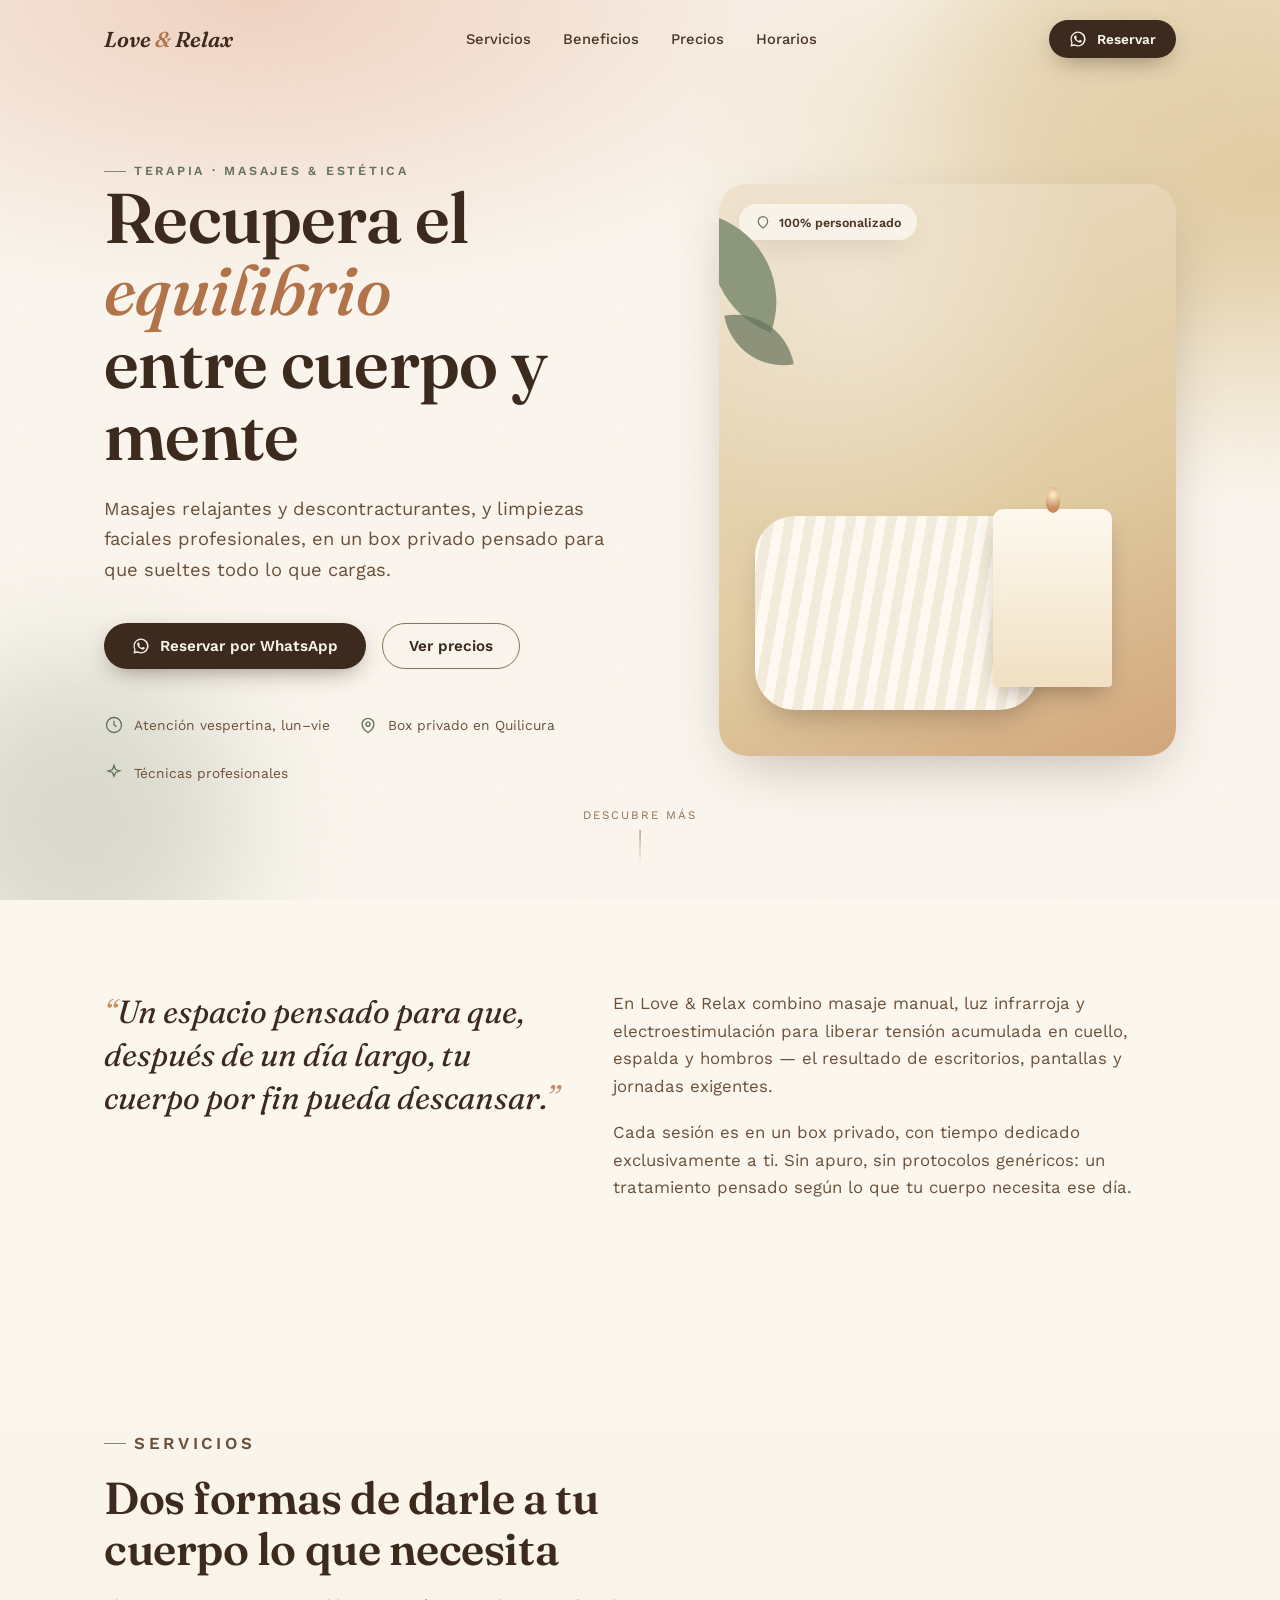
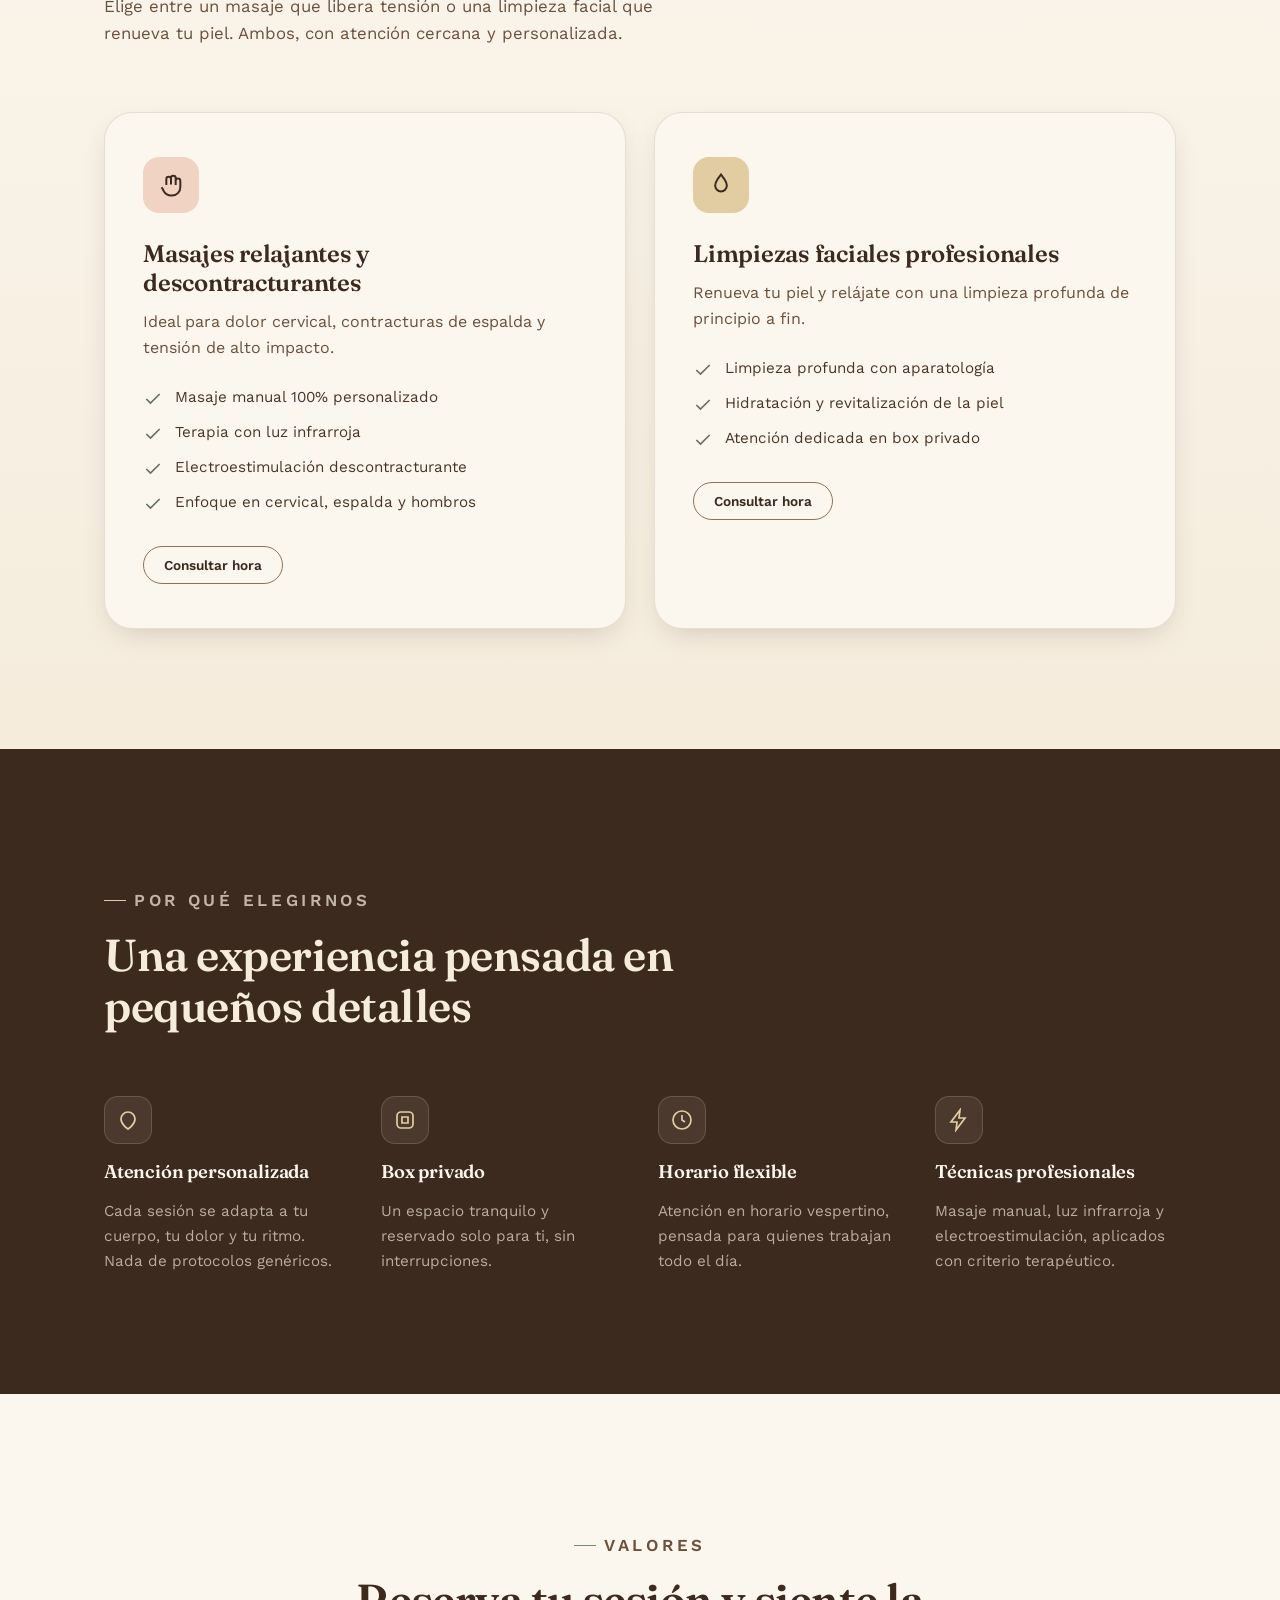
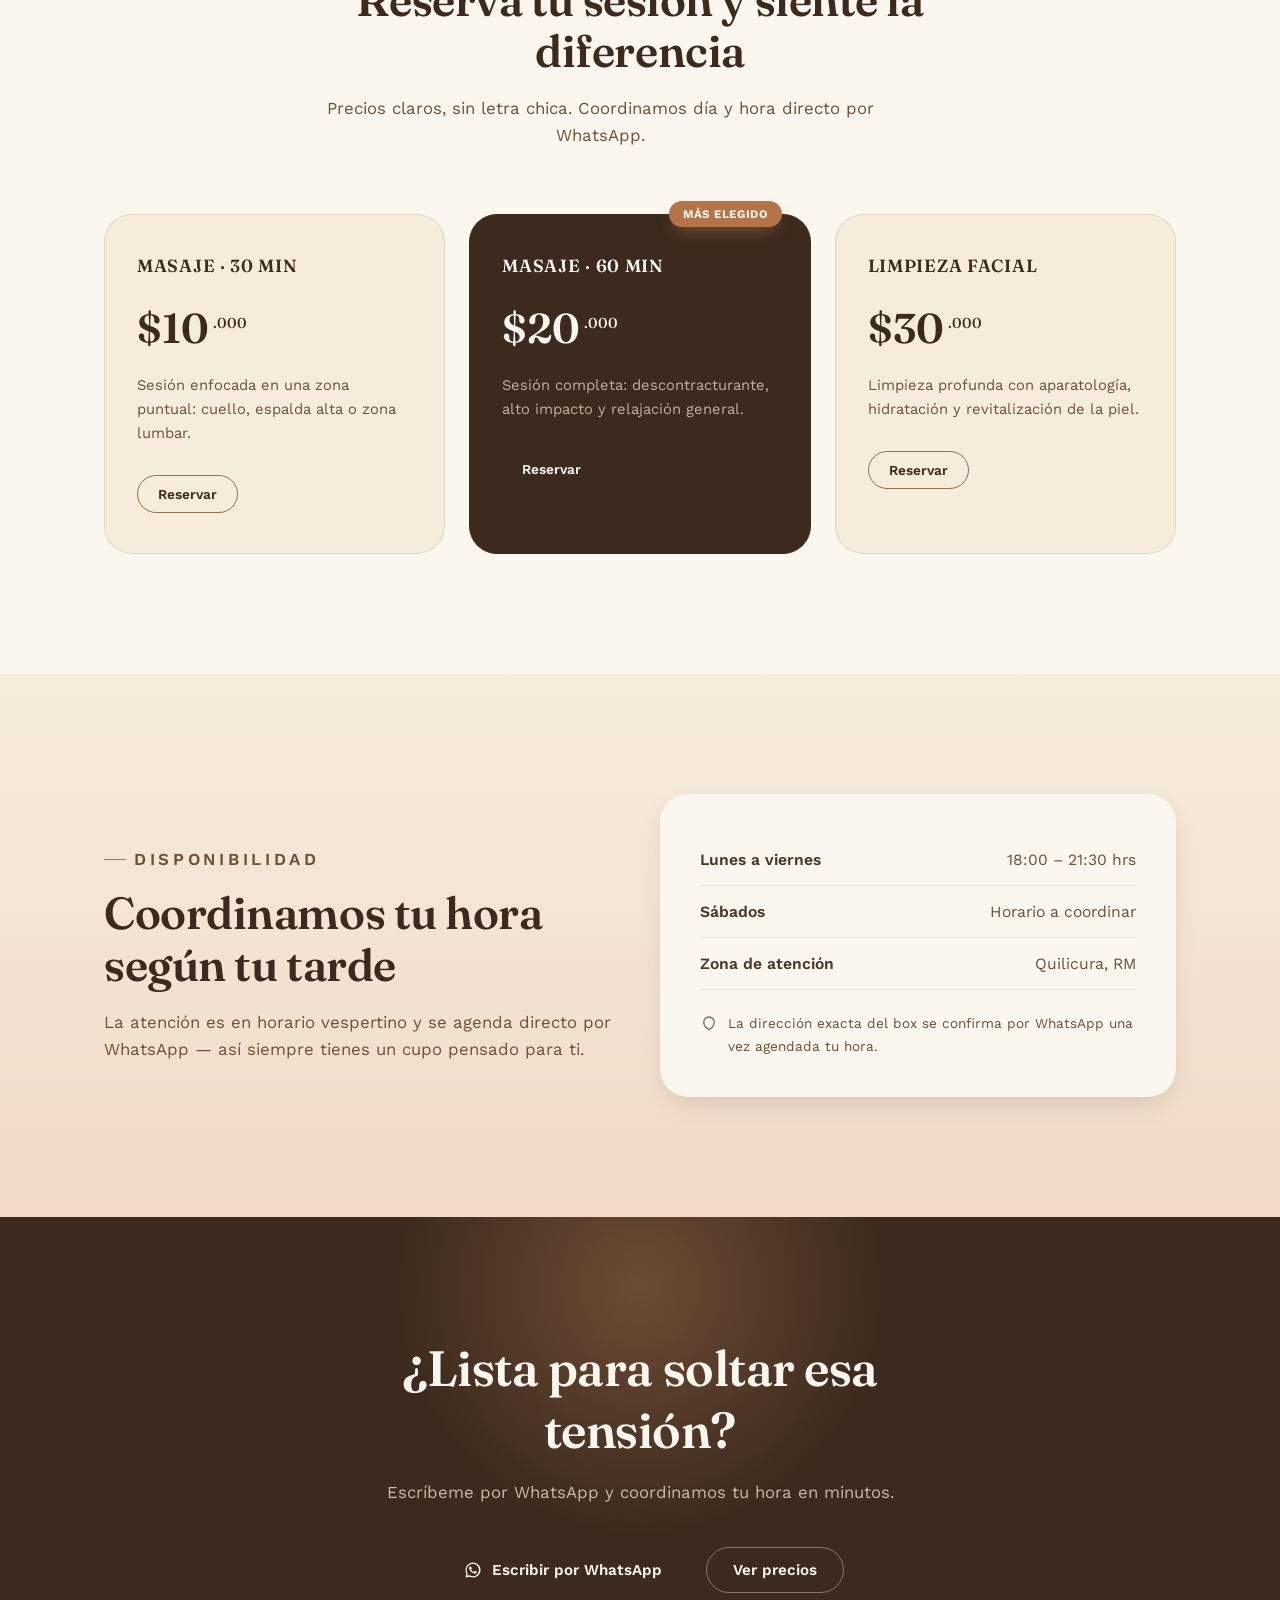
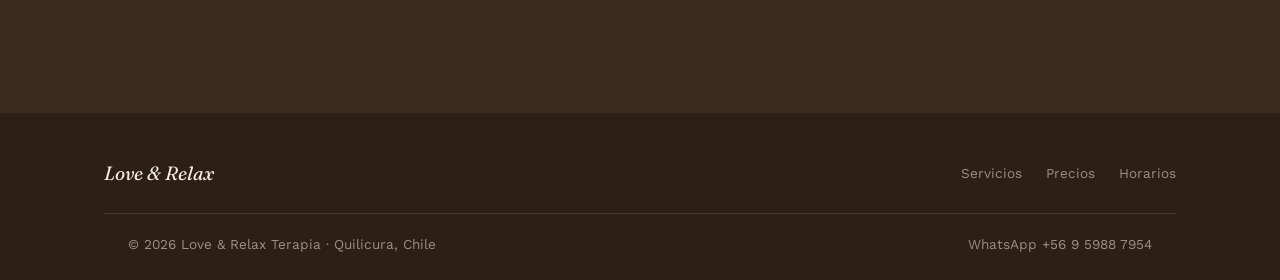
==== index.html @ 0ba9eec5 "Landing page inicial de Love & Relax Terapia Sitio estático de una sola página (sin build) con hero " ====
<!doctype html>
<html lang="es-CL">
<head>
<meta charset="UTF-8" />
<meta name="viewport" content="width=device-width, initial-scale=1, viewport-fit=cover" />
<title>Love &amp; Relax Terapia | Masajes y Limpiezas Faciales en Quilicura</title>
<meta name="description" content="Masajes relajantes, descontracturantes y limpiezas faciales profesionales en Quilicura. Atención personalizada en box privado, en horario vespertino. Agenda por WhatsApp." />
<meta name="theme-color" content="#3c2a1e" />
<link rel="canonical" href="https://loveandrelax.cl/" />

<!-- Open Graph / redes sociales -->
<meta property="og:type" content="website" />
<meta property="og:locale" content="es_CL" />
<meta property="og:site_name" content="Love & Relax Terapia" />
<meta property="og:title" content="Love & Relax Terapia | Masajes y Limpiezas Faciales" />
<meta property="og:description" content="Recupera el equilibrio entre cuerpo y mente. Masajes descontracturantes, relajantes y limpiezas faciales en box privado, agenda por WhatsApp." />
<meta property="og:image" content="/og-image.png" />
<meta property="og:url" content="https://loveandrelax.cl/" />
<meta name="twitter:card" content="summary_large_image" />
<meta name="twitter:title" content="Love & Relax Terapia" />
<meta name="twitter:description" content="Masajes relajantes, descontracturantes y limpiezas faciales profesionales en Quilicura." />
<meta name="twitter:image" content="/og-image.png" />

<link rel="icon" href="/favicon.svg" type="image/svg+xml" />
<link rel="manifest" href="/site.webmanifest" />

<link rel="preconnect" href="https://fonts.googleapis.com" />
<link rel="preconnect" href="https://fonts.gstatic.com" crossorigin />
<link href="https://fonts.googleapis.com/css2?family=Fraunces:ital,opsz,wght@0,9..144,400;0,9..144,600;1,9..144,500;1,9..144,600&family=Work+Sans:wght@400;500;600;700&display=swap" rel="stylesheet" />

<link rel="stylesheet" href="/styles.css" />

<!-- JSON-LD: LocalBusiness (sin dirección exacta por privacidad) -->
<script type="application/ld+json">
{
  "@context": "https://schema.org",
  "@type": "DaySpa",
  "name": "Love & Relax Terapia",
  "description": "Masajes relajantes, descontracturantes y limpiezas faciales profesionales.",
  "areaServed": "Quilicura, Región Metropolitana, Chile",
  "address": {
    "@type": "PostalAddress",
    "addressLocality": "Quilicura",
    "addressRegion": "Región Metropolitana",
    "addressCountry": "CL"
  },
  "telephone": "+56959887954",
  "priceRange": "$10.000 - $30.000",
  "openingHours": "Mo-Fr 18:00-21:30"
}
</script>
</head>
<body>
<div class="grain" aria-hidden="true"></div>
<div class="progress-bar" id="progressBar"></div>

<a class="visually-hidden" href="#main">Saltar al contenido</a>

<header class="nav" id="nav">
  <div class="container nav__inner">
    <a href="#top" class="nav__logo">Love <span>&amp;</span> Relax</a>
    <nav class="nav__links" aria-label="Navegación principal">
      <a href="#servicios">Servicios</a>
      <a href="#beneficios">Beneficios</a>
      <a href="#precios">Precios</a>
      <a href="#horarios">Horarios</a>
    </nav>
    <a class="btn btn--primary btn--sm nav__cta" data-wa data-wa-msg="Hola 🌿 Quiero reservar una sesión con Love &amp; Relax Terapia." target="_blank" rel="noopener">
      <svg viewBox="0 0 24 24" fill="currentColor" aria-hidden="true"><path d="M12 2a10 10 0 0 0-8.94 14.5L2 22l5.66-1.02A10 10 0 1 0 12 2Zm0 18.2a8.2 8.2 0 0 1-4.17-1.14l-.3-.18-3.36.6.62-3.27-.2-.32A8.2 8.2 0 1 1 12 20.2Zm4.52-6.13c-.25-.13-1.47-.72-1.7-.8-.23-.08-.4-.13-.56.13-.17.25-.65.8-.8.97-.15.17-.29.18-.54.06-.25-.13-1.06-.39-2.02-1.24-.75-.66-1.25-1.48-1.4-1.73-.15-.25-.02-.38.11-.51.11-.11.25-.29.37-.44.12-.15.16-.25.25-.42.08-.17.04-.31-.02-.44-.06-.13-.56-1.35-.77-1.85-.2-.48-.41-.42-.56-.43h-.48c-.17 0-.44.06-.67.31-.23.25-.87.85-.87 2.08 0 1.23.89 2.41 1.02 2.58.13.17 1.75 2.67 4.24 3.74.59.26 1.05.41 1.41.52.59.19 1.13.16 1.56.1.48-.07 1.47-.6 1.68-1.18.21-.58.21-1.07.15-1.18-.06-.11-.23-.17-.48-.3Z"/></svg>
      <span>Reservar</span>
    </a>
  </div>
</header>

<main id="main">
  <!-- ============ HERO ============ -->
  <section class="hero" id="top">
    <div class="hero__blob hero__blob--1"></div>
    <div class="hero__blob hero__blob--2"></div>
    <div class="container hero__inner">
      <div class="hero__copy reveal">
        <p class="eyebrow">Terapia · Masajes &amp; Estética</p>
        <h1 class="hero__title">Recupera el <em>equilibrio</em><br />entre cuerpo y mente</h1>
        <p class="hero__lede">Masajes relajantes y descontracturantes, y limpiezas faciales profesionales, en un box privado pensado para que sueltes todo lo que cargas.</p>
        <div class="hero__actions">
          <a class="btn btn--primary" data-wa data-wa-msg="Hola 🌿 Quiero agendar una hora con Love &amp; Relax Terapia. ¿Qué disponibilidad tienes?" target="_blank" rel="noopener">
            <svg viewBox="0 0 24 24" fill="currentColor" aria-hidden="true"><path d="M12 2a10 10 0 0 0-8.94 14.5L2 22l5.66-1.02A10 10 0 1 0 12 2Zm0 18.2a8.2 8.2 0 0 1-4.17-1.14l-.3-.18-3.36.6.62-3.27-.2-.32A8.2 8.2 0 1 1 12 20.2Zm4.52-6.13c-.25-.13-1.47-.72-1.7-.8-.23-.08-.4-.13-.56.13-.17.25-.65.8-.8.97-.15.17-.29.18-.54.06-.25-.13-1.06-.39-2.02-1.24-.75-.66-1.25-1.48-1.4-1.73-.15-.25-.02-.38.11-.51.11-.11.25-.29.37-.44.12-.15.16-.25.25-.42.08-.17.04-.31-.02-.44-.06-.13-.56-1.35-.77-1.85-.2-.48-.41-.42-.56-.43h-.48c-.17 0-.44.06-.67.31-.23.25-.87.85-.87 2.08 0 1.23.89 2.41 1.02 2.58.13.17 1.75 2.67 4.24 3.74.59.26 1.05.41 1.41.52.59.19 1.13.16 1.56.1.48-.07 1.47-.6 1.68-1.18.21-.58.21-1.07.15-1.18-.06-.11-.23-.17-.48-.3Z"/></svg>
            Reservar por WhatsApp
          </a>
          <a class="btn btn--ghost" href="#precios">Ver precios</a>
        </div>
        <div class="hero__meta">
          <div class="hero__meta-item">
            <svg viewBox="0 0 24 24" fill="none" stroke="currentColor" stroke-width="1.6" aria-hidden="true"><circle cx="12" cy="12" r="9"/><path d="M12 7v5l3 2"/></svg>
            Atención vespertina, lun–vie
          </div>
          <div class="hero__meta-item">
            <svg viewBox="0 0 24 24" fill="none" stroke="currentColor" stroke-width="1.6" aria-hidden="true"><path d="M12 21s-7-4.35-7-10a7 7 0 0 1 14 0c0 5.65-7 10-7 10Z"/><circle cx="12" cy="11" r="2.5"/></svg>
            Box privado en Quilicura
          </div>
          <div class="hero__meta-item">
            <svg viewBox="0 0 24 24" fill="none" stroke="currentColor" stroke-width="1.6" aria-hidden="true"><path d="m12 3 1.8 4.9L19 9.5l-4.9 1.8L12 16l-1.8-4.7L5 9.5l5.2-1.6L12 3Z"/></svg>
            Técnicas profesionales
          </div>
        </div>
      </div>

      <div class="hero__visual reveal" aria-hidden="true">
        <div class="hero__visual-badge">
          <svg viewBox="0 0 24 24" fill="none" stroke="currentColor" stroke-width="1.8"><path d="M12 21s-7-4.35-7-10a7 7 0 0 1 14 0c0 5.65-7 10-7 10Z"/></svg>
          100% personalizado
        </div>
        <div class="hero__visual-leaf hero__visual-leaf--1"></div>
        <div class="hero__visual-leaf hero__visual-leaf--2"></div>
        <div class="hero__visual-towel"></div>
        <div class="hero__visual-candle">
          <div class="hero__visual-flame"></div>
        </div>
      </div>
    </div>

    <div class="hero__scroll">
      Descubre más
      <span class="hero__scroll-line"></span>
    </div>
  </section>

  <!-- ============ INTRO ============ -->
  <section class="intro section--tight">
    <div class="container intro__grid">
      <p class="intro__quote reveal">Un espacio pensado para que, después de un día largo, tu cuerpo por fin pueda descansar.</p>
      <div class="intro__body reveal">
        <p>En Love &amp; Relax combino masaje manual, luz infrarroja y electroestimulación para liberar tensión acumulada en cuello, espalda y hombros — el resultado de escritorios, pantallas y jornadas exigentes.</p>
        <p>Cada sesión es en un box privado, con tiempo dedicado exclusivamente a ti. Sin apuro, sin protocolos genéricos: un tratamiento pensado según lo que tu cuerpo necesita ese día.</p>
      </div>
    </div>
  </section>

  <!-- ============ SERVICIOS ============ -->
  <section class="services" id="servicios">
    <div class="container">
      <div class="section-head reveal">
        <p class="eyebrow">Servicios</p>
        <h2>Dos formas de darle a tu cuerpo lo que necesita</h2>
        <p>Elige entre un masaje que libera tensión o una limpieza facial que renueva tu piel. Ambos, con atención cercana y personalizada.</p>
      </div>

      <div class="service-grid reveal-stagger">
        <article class="service-card">
          <div class="service-card__icon">
            <svg viewBox="0 0 24 24" fill="none" stroke="currentColor" stroke-width="1.7"><path d="M8 12V7a2 2 0 1 1 4 0v4M12 11.5V6a2 2 0 1 1 4 0v6M16 12V8.5a2 2 0 1 1 4 0V14a7 7 0 0 1-7 7h-1a7 7 0 0 1-6-3.4L4 14"/></svg>
          </div>
          <h3>Masajes relajantes y descontracturantes</h3>
          <p class="service-card__desc">Ideal para dolor cervical, contracturas de espalda y tensión de alto impacto.</p>
          <ul class="service-card__list">
            <li><svg viewBox="0 0 24 24" fill="none" stroke="currentColor" stroke-width="2"><path d="M20 6 9 17l-5-5"/></svg>Masaje manual 100% personalizado</li>
            <li><svg viewBox="0 0 24 24" fill="none" stroke="currentColor" stroke-width="2"><path d="M20 6 9 17l-5-5"/></svg>Terapia con luz infrarroja</li>
            <li><svg viewBox="0 0 24 24" fill="none" stroke="currentColor" stroke-width="2"><path d="M20 6 9 17l-5-5"/></svg>Electroestimulación descontracturante</li>
            <li><svg viewBox="0 0 24 24" fill="none" stroke="currentColor" stroke-width="2"><path d="M20 6 9 17l-5-5"/></svg>Enfoque en cervical, espalda y hombros</li>
          </ul>
          <div class="service-card__cta">
            <a class="btn btn--ghost btn--sm" data-wa data-wa-msg="Hola 🌿 Me interesa un masaje relajante/descontracturante. ¿Qué horarios tienes disponibles?" target="_blank" rel="noopener">Consultar hora</a>
          </div>
        </article>

        <article class="service-card service-card--facial">
          <div class="service-card__icon">
            <svg viewBox="0 0 24 24" fill="none" stroke="currentColor" stroke-width="1.7"><path d="M12 3c2 3 5 5.5 5 9.5A5 5 0 0 1 7 12.5C7 8.5 10 6 12 3Z"/></svg>
          </div>
          <h3>Limpiezas faciales profesionales</h3>
          <p class="service-card__desc">Renueva tu piel y relájate con una limpieza profunda de principio a fin.</p>
          <ul class="service-card__list">
            <li><svg viewBox="0 0 24 24" fill="none" stroke="currentColor" stroke-width="2"><path d="M20 6 9 17l-5-5"/></svg>Limpieza profunda con aparatología</li>
            <li><svg viewBox="0 0 24 24" fill="none" stroke="currentColor" stroke-width="2"><path d="M20 6 9 17l-5-5"/></svg>Hidratación y revitalización de la piel</li>
            <li><svg viewBox="0 0 24 24" fill="none" stroke="currentColor" stroke-width="2"><path d="M20 6 9 17l-5-5"/></svg>Atención dedicada en box privado</li>
          </ul>
          <div class="service-card__cta">
            <a class="btn btn--ghost btn--sm" data-wa data-wa-msg="Hola 🌿 Me interesa una limpieza facial profesional. ¿Qué horarios tienes disponibles?" target="_blank" rel="noopener">Consultar hora</a>
          </div>
        </article>
      </div>
    </div>
  </section>

  <!-- ============ BENEFICIOS ============ -->
  <section class="benefits" id="beneficios">
    <div class="container">
      <div class="section-head reveal">
        <p class="eyebrow">Por qué elegirnos</p>
        <h2>Una experiencia pensada en pequeños detalles</h2>
      </div>
      <div class="benefit-grid reveal-stagger">
        <div class="benefit-item">
          <div class="benefit-item__icon">
            <svg viewBox="0 0 24 24" fill="none" stroke="currentColor" stroke-width="1.7"><path d="M12 21s-7-4.35-7-10a7 7 0 0 1 14 0c0 5.65-7 10-7 10Z"/></svg>
          </div>
          <h3>Atención personalizada</h3>
          <p>Cada sesión se adapta a tu cuerpo, tu dolor y tu ritmo. Nada de protocolos genéricos.</p>
        </div>
        <div class="benefit-item">
          <div class="benefit-item__icon">
            <svg viewBox="0 0 24 24" fill="none" stroke="currentColor" stroke-width="1.7"><rect x="4" y="4" width="16" height="16" rx="4"/><path d="M9 9h6v6H9z"/></svg>
          </div>
          <h3>Box privado</h3>
          <p>Un espacio tranquilo y reservado solo para ti, sin interrupciones.</p>
        </div>
        <div class="benefit-item">
          <div class="benefit-item__icon">
            <svg viewBox="0 0 24 24" fill="none" stroke="currentColor" stroke-width="1.7"><circle cx="12" cy="12" r="9"/><path d="M12 7v5l3 2"/></svg>
          </div>
          <h3>Horario flexible</h3>
          <p>Atención en horario vespertino, pensada para quienes trabajan todo el día.</p>
        </div>
        <div class="benefit-item">
          <div class="benefit-item__icon">
            <svg viewBox="0 0 24 24" fill="none" stroke="currentColor" stroke-width="1.7"><path d="m13 2-9 12h6l-1 8 9-12h-6l1-8Z"/></svg>
          </div>
          <h3>Técnicas profesionales</h3>
          <p>Masaje manual, luz infrarroja y electroestimulación, aplicados con criterio terapéutico.</p>
        </div>
      </div>
    </div>
  </section>

  <!-- ============ PRECIOS ============ -->
  <section class="pricing" id="precios">
    <div class="container">
      <div class="section-head center reveal">
        <p class="eyebrow">Valores</p>
        <h2>Reserva tu sesión y siente la diferencia</h2>
        <p>Precios claros, sin letra chica. Coordinamos día y hora directo por WhatsApp.</p>
      </div>
      <div class="price-grid reveal-stagger">
        <div class="price-card">
          <h3>Masaje · 30 min</h3>
          <p class="price-card__value">$10<sup>.000</sup></p>
          <p class="price-card__desc">Sesión enfocada en una zona puntual: cuello, espalda alta o zona lumbar.</p>
          <div class="price-card__cta">
            <a class="btn btn--ghost btn--sm" data-wa data-wa-msg="Hola 🌿 Quiero reservar el masaje de 30 min ($10.000)." target="_blank" rel="noopener">Reservar</a>
          </div>
        </div>
        <div class="price-card price-card--featured">
          <span class="price-card__badge">Más elegido</span>
          <h3>Masaje · 60 min</h3>
          <p class="price-card__value">$20<sup>.000</sup></p>
          <p class="price-card__desc">Sesión completa: descontracturante, alto impacto y relajación general.</p>
          <div class="price-card__cta">
            <a class="btn btn--primary btn--sm" data-wa data-wa-msg="Hola 🌿 Quiero reservar el masaje de 60 min ($20.000)." target="_blank" rel="noopener">Reservar</a>
          </div>
        </div>
        <div class="price-card">
          <h3>Limpieza facial</h3>
          <p class="price-card__value">$30<sup>.000</sup></p>
          <p class="price-card__desc">Limpieza profunda con aparatología, hidratación y revitalización de la piel.</p>
          <div class="price-card__cta">
            <a class="btn btn--ghost btn--sm" data-wa data-wa-msg="Hola 🌿 Quiero reservar la limpieza facial ($30.000)." target="_blank" rel="noopener">Reservar</a>
          </div>
        </div>
      </div>
    </div>
  </section>

  <!-- ============ HORARIOS ============ -->
  <section class="schedule" id="horarios">
    <div class="container schedule__inner">
      <div class="section-head reveal" style="margin-bottom:0;">
        <p class="eyebrow">Disponibilidad</p>
        <h2>Coordinamos tu hora según tu tarde</h2>
        <p>La atención es en horario vespertino y se agenda directo por WhatsApp — así siempre tienes un cupo pensado para ti.</p>
      </div>
      <div class="schedule__card reveal">
        <div class="schedule__row"><span>Lunes a viernes</span><span>18:00 – 21:30 hrs</span></div>
        <div class="schedule__row"><span>Sábados</span><span>Horario a coordinar</span></div>
        <div class="schedule__row"><span>Zona de atención</span><span>Quilicura, RM</span></div>
        <p class="schedule__note">
          <svg viewBox="0 0 24 24" fill="none" stroke="currentColor" stroke-width="1.7"><path d="M12 21s-7-4.35-7-10a7 7 0 0 1 14 0c0 5.65-7 10-7 10Z"/></svg>
          La dirección exacta del box se confirma por WhatsApp una vez agendada tu hora.
        </p>
      </div>
    </div>
  </section>

  <!-- ============ CTA FINAL ============ -->
  <section class="cta-final">
    <div class="container cta-final__inner reveal">
      <h2>¿Lista para soltar esa tensión?</h2>
      <p>Escríbeme por WhatsApp y coordinamos tu hora en minutos.</p>
      <div class="cta-final__actions">
        <a class="btn btn--primary" data-wa data-wa-msg="Hola 🌿 Quiero reservar una sesión con Love &amp; Relax Terapia." target="_blank" rel="noopener">
          <svg viewBox="0 0 24 24" fill="currentColor" aria-hidden="true"><path d="M12 2a10 10 0 0 0-8.94 14.5L2 22l5.66-1.02A10 10 0 1 0 12 2Zm0 18.2a8.2 8.2 0 0 1-4.17-1.14l-.3-.18-3.36.6.62-3.27-.2-.32A8.2 8.2 0 1 1 12 20.2Zm4.52-6.13c-.25-.13-1.47-.72-1.7-.8-.23-.08-.4-.13-.56.13-.17.25-.65.8-.8.97-.15.17-.29.18-.54.06-.25-.13-1.06-.39-2.02-1.24-.75-.66-1.25-1.48-1.4-1.73-.15-.25-.02-.38.11-.51.11-.11.25-.29.37-.44.12-.15.16-.25.25-.42.08-.17.04-.31-.02-.44-.06-.13-.56-1.35-.77-1.85-.2-.48-.41-.42-.56-.43h-.48c-.17 0-.44.06-.67.31-.23.25-.87.85-.87 2.08 0 1.23.89 2.41 1.02 2.58.13.17 1.75 2.67 4.24 3.74.59.26 1.05.41 1.41.52.59.19 1.13.16 1.56.1.48-.07 1.47-.6 1.68-1.18.21-.58.21-1.07.15-1.18-.06-.11-.23-.17-.48-.3Z"/></svg>
          Escribir por WhatsApp
        </a>
        <a class="btn btn--ghost" href="#precios">Ver precios</a>
      </div>
    </div>
  </section>
</main>

<footer class="footer">
  <div class="container">
    <div class="footer__inner">
      <span class="footer__logo">Love &amp; Relax</span>
      <nav class="footer__links">
        <a href="#servicios">Servicios</a>
        <a href="#precios">Precios</a>
        <a href="#horarios">Horarios</a>
      </nav>
    </div>
    <div class="container footer__bottom">
      <span>© <span id="year"></span> Love &amp; Relax Terapia · Quilicura, Chile</span>
      <a data-wa data-wa-msg="Hola 🌿 Quiero más información." target="_blank" rel="noopener">WhatsApp +56 9 5988 7954</a>
    </div>
  </div>
</footer>

<a class="float-wa" id="floatWa" data-wa data-wa-msg="Hola 🌿 Quiero reservar una sesión con Love &amp; Relax Terapia." target="_blank" rel="noopener" aria-label="Escribir por WhatsApp">
  <svg viewBox="0 0 24 24" fill="currentColor" aria-hidden="true"><path d="M12 2a10 10 0 0 0-8.94 14.5L2 22l5.66-1.02A10 10 0 1 0 12 2Zm0 18.2a8.2 8.2 0 0 1-4.17-1.14l-.3-.18-3.36.6.62-3.27-.2-.32A8.2 8.2 0 1 1 12 20.2Zm4.52-6.13c-.25-.13-1.47-.72-1.7-.8-.23-.08-.4-.13-.56.13-.17.25-.65.8-.8.97-.15.17-.29.18-.54.06-.25-.13-1.06-.39-2.02-1.24-.75-.66-1.25-1.48-1.4-1.73-.15-.25-.02-.38.11-.51.11-.11.25-.29.37-.44.12-.15.16-.25.25-.42.08-.17.04-.31-.02-.44-.06-.13-.56-1.35-.77-1.85-.2-.48-.41-.42-.56-.43h-.48c-.17 0-.44.06-.67.31-.23.25-.87.85-.87 2.08 0 1.23.89 2.41 1.02 2.58.13.17 1.75 2.67 4.24 3.74.59.26 1.05.41 1.41.52.59.19 1.13.16 1.56.1.48-.07 1.47-.6 1.68-1.18.21-.58.21-1.07.15-1.18-.06-.11-.23-.17-.48-.3Z"/></svg>
</a>

<script src="/script.js"></script>
</body>
</html>
---- styles.css ----
/* ============================================================
   Love & Relax Terapia — hoja de estilos
   Paleta: crema cálido, terracota suave, verde salvia, café profundo
   ============================================================ */

:root {
  --cream-50: #fbf6ee;
  --cream-100: #f5ecdc;
  --cream-200: #eee0c8;
  --sand-300: #e2cda3;
  --brown-900: #3c2a1e;
  --brown-800: #4a3626;
  --brown-600: #6b503b;
  --brown-400: #8f7256;
  --sage-500: #7c8b6f;
  --sage-600: #66735b;
  --terracotta-500: #c98a5e;
  --terracotta-600: #b3744a;
  --blush-300: #f0d3c2;
  --ink: #2b1f16;

  --whatsapp: #25d366;
  --shadow-soft: 0 20px 60px -20px rgba(60, 42, 30, 0.35);
  --shadow-card: 0 10px 30px -12px rgba(60, 42, 30, 0.25);
  --radius-lg: 28px;
  --radius-md: 18px;
  --radius-sm: 10px;

  --font-display: "Fraunces", "Iowan Old Style", serif;
  --font-body: "Work Sans", "Segoe UI", sans-serif;

  --ease-soft: cubic-bezier(0.16, 1, 0.3, 1);
}

* {
  box-sizing: border-box;
}

html {
  scroll-behavior: smooth;
}

@media (prefers-reduced-motion: reduce) {
  html {
    scroll-behavior: auto;
  }
  * {
    animation-duration: 0.01ms !important;
    animation-iteration-count: 1 !important;
    transition-duration: 0.01ms !important;
    scroll-behavior: auto !important;
  }
}

body {
  margin: 0;
  font-family: var(--font-body);
  color: var(--ink);
  background: var(--cream-50);
  -webkit-font-smoothing: antialiased;
  overflow-x: hidden;
}

img,
svg {
  display: block;
  max-width: 100%;
}

a {
  color: inherit;
  text-decoration: none;
}

h1,
h2,
h3 {
  font-family: var(--font-display);
  margin: 0;
  color: var(--brown-900);
  letter-spacing: -0.01em;
}

p {
  margin: 0;
  line-height: 1.65;
}

.container {
  width: 100%;
  max-width: 1120px;
  margin: 0 auto;
  padding: 0 24px;
}

.eyebrow {
  display: inline-flex;
  align-items: center;
  gap: 8px;
  font-family: var(--font-body);
  font-size: 0.78rem;
  font-weight: 600;
  letter-spacing: 0.22em;
  text-transform: uppercase;
  color: var(--sage-600);
}

.eyebrow::before {
  content: "";
  width: 22px;
  height: 1px;
  background: var(--sage-500);
}

/* ---------------- Grain / texture overlay ---------------- */
.grain {
  position: fixed;
  inset: 0;
  pointer-events: none;
  z-index: 2;
  opacity: 0.05;
  mix-blend-mode: multiply;
  background-image: url("data:image/svg+xml,%3Csvg xmlns='http://www.w3.org/2000/svg' width='120' height='120'%3E%3Cfilter id='n'%3E%3CfeTurbulence type='fractalNoise' baseFrequency='0.9' numOctaves='2' stitchTiles='stitch'/%3E%3C/filter%3E%3Crect width='100%25' height='100%25' filter='url(%23n)'/%3E%3C/svg%3E");
}

/* ---------------- Progress bar ---------------- */
.progress-bar {
  position: fixed;
  top: 0;
  left: 0;
  height: 3px;
  width: 0%;
  background: linear-gradient(90deg, var(--terracotta-500), var(--sage-500));
  z-index: 1000;
  transition: width 0.1s linear;
}

/* ---------------- Nav ---------------- */
.nav {
  position: fixed;
  top: 0;
  left: 0;
  right: 0;
  z-index: 100;
  padding: 20px 0;
  transition: background 0.4s var(--ease-soft), padding 0.4s var(--ease-soft), box-shadow 0.4s var(--ease-soft);
}

.nav.is-scrolled {
  background: rgba(251, 246, 238, 0.85);
  backdrop-filter: blur(14px);
  -webkit-backdrop-filter: blur(14px);
  padding: 12px 0;
  box-shadow: 0 1px 0 rgba(60, 42, 30, 0.08);
}

.nav__inner {
  display: flex;
  align-items: center;
  justify-content: space-between;
}

.nav__logo {
  font-family: var(--font-display);
  font-style: italic;
  font-weight: 600;
  font-size: 1.35rem;
  color: var(--brown-900);
}

.nav__logo span {
  color: var(--terracotta-600);
}

.nav__links {
  display: none;
  align-items: center;
  gap: 32px;
  font-size: 0.92rem;
  font-weight: 500;
}

@media (min-width: 760px) {
  .nav__links {
    display: flex;
  }
}

.nav__links a {
  position: relative;
  padding: 4px 0;
  color: var(--brown-800);
  transition: color 0.25s;
}

.nav__links a::after {
  content: "";
  position: absolute;
  left: 0;
  bottom: -2px;
  width: 0;
  height: 1px;
  background: var(--terracotta-600);
  transition: width 0.3s var(--ease-soft);
}

.nav__links a:hover {
  color: var(--terracotta-600);
}

.nav__links a:hover::after {
  width: 100%;
}

.nav__cta {
  display: inline-flex;
  padding: 10px 16px;
}

.nav__cta span {
  display: none;
}

@media (min-width: 760px) {
  .nav__cta {
    padding: 10px 20px;
  }
  .nav__cta span {
    display: inline;
  }
}

.btn {
  display: inline-flex;
  align-items: center;
  justify-content: center;
  gap: 10px;
  padding: 14px 28px;
  border-radius: 999px;
  font-family: var(--font-body);
  font-weight: 600;
  font-size: 0.95rem;
  cursor: pointer;
  border: none;
  transition: transform 0.35s var(--ease-soft), box-shadow 0.35s var(--ease-soft), background 0.3s;
  white-space: nowrap;
}

.btn:active {
  transform: scale(0.97);
}

.btn--primary {
  background: var(--brown-900);
  color: var(--cream-50);
  box-shadow: 0 8px 24px -8px rgba(60, 42, 30, 0.55);
}

.btn--primary:hover {
  background: var(--terracotta-600);
  box-shadow: 0 10px 30px -6px rgba(179, 116, 74, 0.55);
  transform: translateY(-2px);
}

.btn--ghost {
  background: transparent;
  color: var(--brown-900);
  border: 1.5px solid var(--brown-400);
  padding: 12.5px 26px;
}

.btn--ghost:hover {
  border-color: var(--brown-900);
  transform: translateY(-2px);
}

.btn--sm {
  padding: 10px 20px;
  font-size: 0.85rem;
}

.btn svg {
  width: 18px;
  height: 18px;
  flex-shrink: 0;
}

/* ---------------- Hero ---------------- */
.hero {
  position: relative;
  min-height: 100svh;
  display: flex;
  align-items: center;
  padding: 140px 0 100px;
  overflow: hidden;
  background: radial-gradient(ellipse 90% 60% at 20% 0%, var(--blush-300) 0%, transparent 55%),
    radial-gradient(ellipse 80% 60% at 100% 20%, var(--sand-300) 0%, transparent 60%), var(--cream-50);
}

.hero__blob {
  position: absolute;
  border-radius: 50%;
  filter: blur(60px);
  opacity: 0.55;
  z-index: 0;
}

.hero__blob--1 {
  width: 420px;
  height: 420px;
  top: -120px;
  right: -100px;
  background: var(--sand-300);
  animation: float-slow 16s ease-in-out infinite;
}

.hero__blob--2 {
  width: 320px;
  height: 320px;
  bottom: -80px;
  left: -80px;
  background: var(--sage-500);
  opacity: 0.25;
  animation: float-slow 20s ease-in-out infinite reverse;
}

@keyframes float-slow {
  0%,
  100% {
    transform: translate(0, 0) scale(1);
  }
  50% {
    transform: translate(30px, -40px) scale(1.08);
  }
}

.hero__inner {
  position: relative;
  z-index: 1;
  display: grid;
  grid-template-columns: 1fr;
  gap: 56px;
  align-items: center;
}

@media (min-width: 900px) {
  .hero__inner {
    grid-template-columns: 1.1fr 0.9fr;
  }
}

.hero__title {
  font-size: clamp(2.6rem, 6vw, 4.4rem);
  line-height: 1.03;
  font-weight: 600;
}

.hero__title em {
  font-style: italic;
  color: var(--terracotta-600);
  font-weight: 500;
}

.hero__lede {
  margin-top: 22px;
  max-width: 46ch;
  font-size: 1.15rem;
  color: var(--brown-600);
}

.hero__actions {
  margin-top: 38px;
  display: flex;
  flex-wrap: wrap;
  gap: 16px;
}

.hero__meta {
  margin-top: 46px;
  display: flex;
  flex-wrap: wrap;
  gap: 28px;
}

.hero__meta-item {
  display: flex;
  align-items: center;
  gap: 10px;
  font-size: 0.86rem;
  color: var(--brown-600);
}

.hero__meta-item svg {
  width: 20px;
  height: 20px;
  color: var(--sage-600);
  flex-shrink: 0;
}

/* Hero visual: layered card mimicking a spa moment, built purely in CSS */
.hero__visual {
  position: relative;
  aspect-ratio: 4 / 5;
  border-radius: var(--radius-lg);
  background: linear-gradient(155deg, var(--cream-200), var(--sand-300) 60%, var(--terracotta-500) 130%);
  box-shadow: var(--shadow-soft);
  overflow: hidden;
}

.hero__visual::before {
  content: "";
  position: absolute;
  inset: 0;
  background-image: radial-gradient(circle at 30% 20%, rgba(255, 255, 255, 0.35), transparent 45%);
}

.hero__visual-candle {
  position: absolute;
  right: 14%;
  bottom: 12%;
  width: 26%;
  aspect-ratio: 2/3;
  background: linear-gradient(180deg, #fffaf0, #f2e2c4);
  border-radius: 10px 10px 4px 4px;
  box-shadow: 0 12px 24px -8px rgba(60, 42, 30, 0.4);
}

.hero__visual-flame {
  position: absolute;
  left: 50%;
  top: -22px;
  width: 14px;
  height: 26px;
  transform: translateX(-50%);
  background: radial-gradient(circle at 50% 30%, #fff2c8, var(--terracotta-500) 70%);
  border-radius: 50% 50% 50% 50% / 60% 60% 40% 40%;
  animation: flicker 2.4s ease-in-out infinite;
}

@keyframes flicker {
  0%,
  100% {
    transform: translateX(-50%) scale(1) rotate(-2deg);
  }
  50% {
    transform: translateX(-50%) scale(1.1) rotate(2deg);
  }
}

.hero__visual-leaf {
  position: absolute;
  width: 90px;
  height: 90px;
  border-radius: 0 100% 0 100%;
  background: var(--sage-500);
  opacity: 0.85;
}

.hero__visual-leaf--1 {
  top: 8%;
  left: -20px;
  transform: rotate(20deg);
}

.hero__visual-leaf--2 {
  top: 22%;
  left: 10px;
  width: 60px;
  height: 60px;
  background: var(--sage-600);
  opacity: 0.7;
  transform: rotate(-10deg);
}

.hero__visual-towel {
  position: absolute;
  left: 8%;
  bottom: 8%;
  width: 62%;
  height: 34%;
  background: repeating-linear-gradient(100deg, #fffaf2, #fffaf2 10px, #f4ecdd 10px, #f4ecdd 20px);
  border-radius: 40px;
  box-shadow: 0 16px 30px -12px rgba(60, 42, 30, 0.35);
}

.hero__visual-badge {
  position: absolute;
  top: 20px;
  left: 20px;
  background: rgba(251, 246, 238, 0.9);
  backdrop-filter: blur(6px);
  padding: 10px 16px;
  border-radius: 999px;
  font-size: 0.78rem;
  font-weight: 600;
  color: var(--brown-800);
  display: flex;
  align-items: center;
  gap: 8px;
  box-shadow: var(--shadow-card);
}

.hero__visual-badge svg {
  width: 16px;
  height: 16px;
  color: var(--sage-600);
}

.hero__scroll {
  position: absolute;
  bottom: 36px;
  left: 50%;
  transform: translateX(-50%);
  z-index: 1;
  display: flex;
  flex-direction: column;
  align-items: center;
  gap: 8px;
  font-size: 0.72rem;
  letter-spacing: 0.18em;
  text-transform: uppercase;
  color: var(--brown-400);
}

.hero__scroll-line {
  width: 1px;
  height: 34px;
  background: linear-gradient(var(--brown-400), transparent);
  animation: scroll-pulse 2s ease-in-out infinite;
}

@keyframes scroll-pulse {
  0%,
  100% {
    opacity: 0.3;
    transform: scaleY(0.7);
  }
  50% {
    opacity: 1;
    transform: scaleY(1);
  }
}

/* ---------------- Section shells ---------------- */
section {
  position: relative;
  padding: 120px 0;
}

.section--tight {
  padding: 90px 0;
}

.section-head {
  max-width: 640px;
  margin-bottom: 64px;
}

.section-head h2 {
  margin-top: 14px;
  font-size: clamp(2rem, 4vw, 2.8rem);
  font-weight: 600;
  line-height: 1.15;
}

.section-head p {
  margin-top: 18px;
  font-size: 1.05rem;
  color: var(--brown-600);
  max-width: 56ch;
}

.section-head.center {
  margin-left: auto;
  margin-right: auto;
  text-align: center;
}

/* reveal-on-scroll */
.reveal {
  opacity: 0;
  transform: translateY(28px);
  transition: opacity 0.9s var(--ease-soft), transform 0.9s var(--ease-soft);
}

.reveal.is-visible {
  opacity: 1;
  transform: translateY(0);
}

.reveal-stagger > * {
  opacity: 0;
  transform: translateY(24px);
  transition: opacity 0.7s var(--ease-soft), transform 0.7s var(--ease-soft);
}

.reveal-stagger.is-visible > * {
  opacity: 1;
  transform: translateY(0);
}

.reveal-stagger.is-visible > *:nth-child(1) {
  transition-delay: 0.05s;
}
.reveal-stagger.is-visible > *:nth-child(2) {
  transition-delay: 0.15s;
}
.reveal-stagger.is-visible > *:nth-child(3) {
  transition-delay: 0.25s;
}
.reveal-stagger.is-visible > *:nth-child(4) {
  transition-delay: 0.35s;
}

/* ---------------- Intro / philosophy ---------------- */
.intro {
  background: var(--cream-50);
}

.intro__grid {
  display: grid;
  gap: 48px;
}

@media (min-width: 860px) {
  .intro__grid {
    grid-template-columns: 0.9fr 1.1fr;
    align-items: start;
  }
}

.intro__quote {
  font-family: var(--font-display);
  font-style: italic;
  font-size: clamp(1.5rem, 2.6vw, 2rem);
  color: var(--brown-900);
  line-height: 1.35;
}

.intro__quote::before {
  content: "“";
  color: var(--terracotta-500);
}

.intro__quote::after {
  content: "”";
  color: var(--terracotta-500);
}

.intro__body p + p {
  margin-top: 18px;
}

.intro__body {
  color: var(--brown-600);
  font-size: 1.05rem;
}

/* ---------------- Services ---------------- */
.services {
  background: linear-gradient(180deg, var(--cream-50), var(--cream-100));
}

.service-grid {
  display: grid;
  gap: 28px;
}

@media (min-width: 780px) {
  .service-grid {
    grid-template-columns: repeat(2, 1fr);
  }
}

.service-card {
  position: relative;
  background: var(--cream-50);
  border: 1px solid rgba(139, 114, 86, 0.18);
  border-radius: var(--radius-lg);
  padding: 44px 38px;
  box-shadow: var(--shadow-card);
  transition: transform 0.5s var(--ease-soft), box-shadow 0.5s var(--ease-soft);
}

.service-card:hover {
  transform: translateY(-6px);
  box-shadow: 0 26px 50px -18px rgba(60, 42, 30, 0.32);
}

.service-card__icon {
  width: 56px;
  height: 56px;
  border-radius: 16px;
  display: flex;
  align-items: center;
  justify-content: center;
  background: var(--blush-300);
  margin-bottom: 26px;
}

.service-card--facial .service-card__icon {
  background: var(--sand-300);
}

.service-card__icon svg {
  width: 28px;
  height: 28px;
  color: var(--brown-900);
}

.service-card h3 {
  font-size: 1.5rem;
  font-weight: 600;
}

.service-card p.service-card__desc {
  margin-top: 12px;
  color: var(--brown-600);
}

.service-card__list {
  list-style: none;
  padding: 0;
  margin: 26px 0 0;
  display: flex;
  flex-direction: column;
  gap: 14px;
}

.service-card__list li {
  display: flex;
  align-items: flex-start;
  gap: 12px;
  font-size: 0.95rem;
  color: var(--brown-800);
}

.service-card__list svg {
  width: 20px;
  height: 20px;
  flex-shrink: 0;
  margin-top: 1px;
  color: var(--sage-600);
}

.service-card__cta {
  margin-top: 32px;
}

/* ---------------- Benefits ---------------- */
.benefits {
  background: var(--brown-900);
  color: var(--cream-100);
}

.benefits .section-head h2,
.benefits .eyebrow {
  color: var(--cream-100);
}

.benefits .eyebrow::before {
  background: var(--sand-300);
}

.benefits .section-head p {
  color: rgba(245, 236, 220, 0.72);
}

.benefit-grid {
  display: grid;
  gap: 36px;
}

@media (min-width: 700px) {
  .benefit-grid {
    grid-template-columns: repeat(2, 1fr);
  }
}

@media (min-width: 1020px) {
  .benefit-grid {
    grid-template-columns: repeat(4, 1fr);
  }
}

.benefit-item {
  display: flex;
  flex-direction: column;
  gap: 16px;
}

.benefit-item__icon {
  width: 48px;
  height: 48px;
  border-radius: 14px;
  background: rgba(245, 236, 220, 0.08);
  border: 1px solid rgba(245, 236, 220, 0.16);
  display: flex;
  align-items: center;
  justify-content: center;
}

.benefit-item__icon svg {
  width: 24px;
  height: 24px;
  color: var(--sand-300);
}

.benefit-item h3 {
  color: var(--cream-50);
  font-size: 1.15rem;
  font-weight: 600;
}

.benefit-item p {
  color: rgba(245, 236, 220, 0.68);
  font-size: 0.95rem;
}

/* ---------------- Pricing ---------------- */
.pricing {
  background: var(--cream-50);
}

.price-grid {
  display: grid;
  gap: 24px;
}

@media (min-width: 780px) {
  .price-grid {
    grid-template-columns: repeat(3, 1fr);
  }
}

.price-card {
  position: relative;
  border-radius: var(--radius-lg);
  padding: 40px 32px;
  background: var(--cream-100);
  border: 1px solid rgba(139, 114, 86, 0.18);
  display: flex;
  flex-direction: column;
  transition: transform 0.5s var(--ease-soft), box-shadow 0.5s var(--ease-soft), border-color 0.4s;
}

.price-card:hover {
  transform: translateY(-6px);
  box-shadow: var(--shadow-card);
}

.price-card--featured {
  background: var(--brown-900);
  color: var(--cream-50);
  border-color: var(--brown-900);
}

.price-card--featured h3,
.price-card--featured .price-card__value {
  color: var(--cream-50);
}

.price-card--featured .price-card__desc {
  color: rgba(245, 236, 220, 0.7);
}

.price-card__badge {
  position: absolute;
  top: -14px;
  right: 28px;
  background: var(--terracotta-600);
  color: var(--cream-50);
  font-size: 0.72rem;
  font-weight: 700;
  letter-spacing: 0.06em;
  text-transform: uppercase;
  padding: 6px 14px;
  border-radius: 999px;
  box-shadow: 0 8px 16px -6px rgba(179, 116, 74, 0.6);
}

.price-card h3 {
  font-size: 1.1rem;
  font-weight: 600;
  text-transform: uppercase;
  letter-spacing: 0.04em;
}

.price-card__value {
  margin-top: 18px;
  font-family: var(--font-display);
  font-size: 2.6rem;
  font-weight: 600;
  color: var(--brown-900);
}

.price-card__value sup {
  font-size: 0.9rem;
  font-weight: 500;
  margin-left: 4px;
}

.price-card__desc {
  margin-top: 10px;
  font-size: 0.92rem;
  color: var(--brown-600);
}

.price-card__cta {
  margin-top: 30px;
}

/* ---------------- Schedule / availability ---------------- */
.schedule {
  background: linear-gradient(180deg, var(--cream-100), var(--blush-300) 140%);
}

.schedule__inner {
  display: grid;
  gap: 40px;
  align-items: center;
}

@media (min-width: 860px) {
  .schedule__inner {
    grid-template-columns: 1fr 1fr;
  }
}

.schedule__card {
  background: var(--cream-50);
  border-radius: var(--radius-lg);
  padding: 40px;
  box-shadow: var(--shadow-card);
}

.schedule__row {
  display: flex;
  justify-content: space-between;
  align-items: center;
  padding: 16px 0;
  border-bottom: 1px solid rgba(139, 114, 86, 0.16);
  font-size: 0.98rem;
}

.schedule__row:last-child {
  border-bottom: none;
}

.schedule__row span:first-child {
  color: var(--brown-800);
  font-weight: 600;
}

.schedule__row span:last-child {
  color: var(--brown-600);
}

.schedule__note {
  margin-top: 22px;
  font-size: 0.85rem;
  color: var(--brown-600);
  display: flex;
  gap: 10px;
}

.schedule__note svg {
  width: 18px;
  height: 18px;
  flex-shrink: 0;
  margin-top: 2px;
  color: var(--sage-600);
}

/* ---------------- Final CTA ---------------- */
.cta-final {
  background: var(--brown-900);
  color: var(--cream-50);
  text-align: center;
  overflow: hidden;
  position: relative;
}

.cta-final::before {
  content: "";
  position: absolute;
  width: 500px;
  height: 500px;
  border-radius: 50%;
  background: radial-gradient(circle, rgba(201, 138, 94, 0.35), transparent 70%);
  top: -180px;
  left: 50%;
  transform: translateX(-50%);
}

.cta-final__inner {
  position: relative;
  z-index: 1;
  max-width: 640px;
  margin: 0 auto;
}

.cta-final h2 {
  color: var(--cream-50);
  font-size: clamp(2rem, 4.4vw, 3.1rem);
  font-weight: 600;
}

.cta-final p {
  margin-top: 18px;
  color: rgba(245, 236, 220, 0.75);
  font-size: 1.05rem;
}

.cta-final__actions {
  margin-top: 40px;
  display: flex;
  justify-content: center;
  flex-wrap: wrap;
  gap: 16px;
}

.cta-final .btn--ghost {
  color: var(--cream-50);
  border-color: rgba(245, 236, 220, 0.4);
}

.cta-final .btn--ghost:hover {
  border-color: var(--cream-50);
}

/* ---------------- Footer ---------------- */
.footer {
  background: var(--ink);
  color: rgba(245, 236, 220, 0.55);
  padding: 48px 0 28px;
  font-size: 0.85rem;
}

.footer__inner {
  display: flex;
  flex-wrap: wrap;
  justify-content: space-between;
  align-items: center;
  gap: 20px;
  padding-bottom: 28px;
  border-bottom: 1px solid rgba(245, 236, 220, 0.12);
}

.footer__logo {
  font-family: var(--font-display);
  font-style: italic;
  font-size: 1.2rem;
  color: var(--cream-100);
}

.footer__links {
  display: flex;
  gap: 24px;
}

.footer__links a:hover {
  color: var(--cream-100);
}

.footer__bottom {
  padding-top: 22px;
  display: flex;
  flex-wrap: wrap;
  justify-content: space-between;
  gap: 10px;
}

/* ---------------- Floating WhatsApp button ---------------- */
.float-wa {
  position: fixed;
  right: 22px;
  bottom: 22px;
  z-index: 200;
  width: 62px;
  height: 62px;
  border-radius: 50%;
  background: #25d366;
  display: flex;
  align-items: center;
  justify-content: center;
  box-shadow: 0 14px 30px -10px rgba(37, 211, 102, 0.65);
  opacity: 0;
  transform: translateY(20px) scale(0.85);
  pointer-events: none;
  transition: opacity 0.4s var(--ease-soft), transform 0.4s var(--ease-soft);
}

.float-wa.is-visible {
  opacity: 1;
  transform: translateY(0) scale(1);
  pointer-events: auto;
}

.float-wa svg {
  width: 30px;
  height: 30px;
  color: #fff;
}

.float-wa::after {
  content: "";
  position: absolute;
  inset: 0;
  border-radius: 50%;
  border: 2px solid rgba(37, 211, 102, 0.55);
  animation: pulse-ring 2.6s ease-out infinite;
}

@keyframes pulse-ring {
  0% {
    transform: scale(1);
    opacity: 0.8;
  }
  100% {
    transform: scale(1.6);
    opacity: 0;
  }
}

/* ---------------- Utility ---------------- */
.visually-hidden {
  position: absolute;
  width: 1px;
  height: 1px;
  overflow: hidden;
  clip: rect(0 0 0 0);
  white-space: nowrap;
}
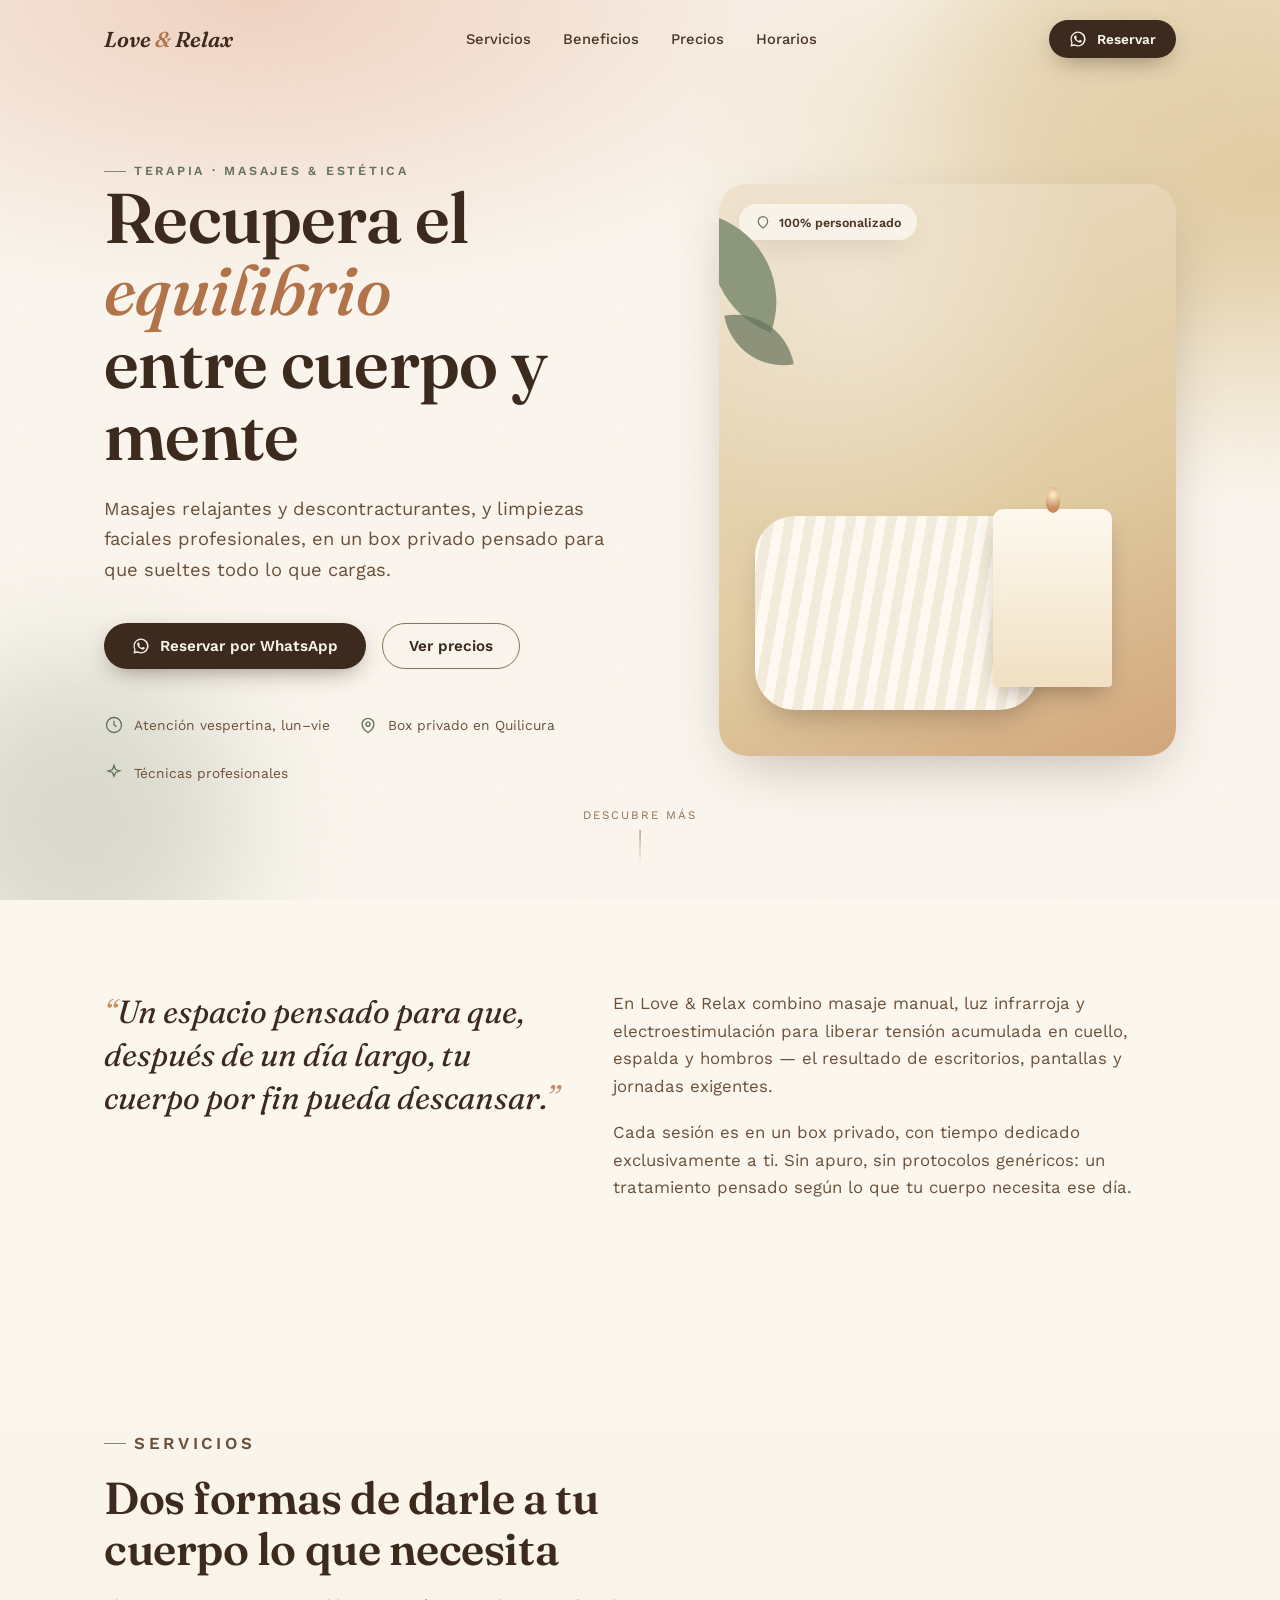
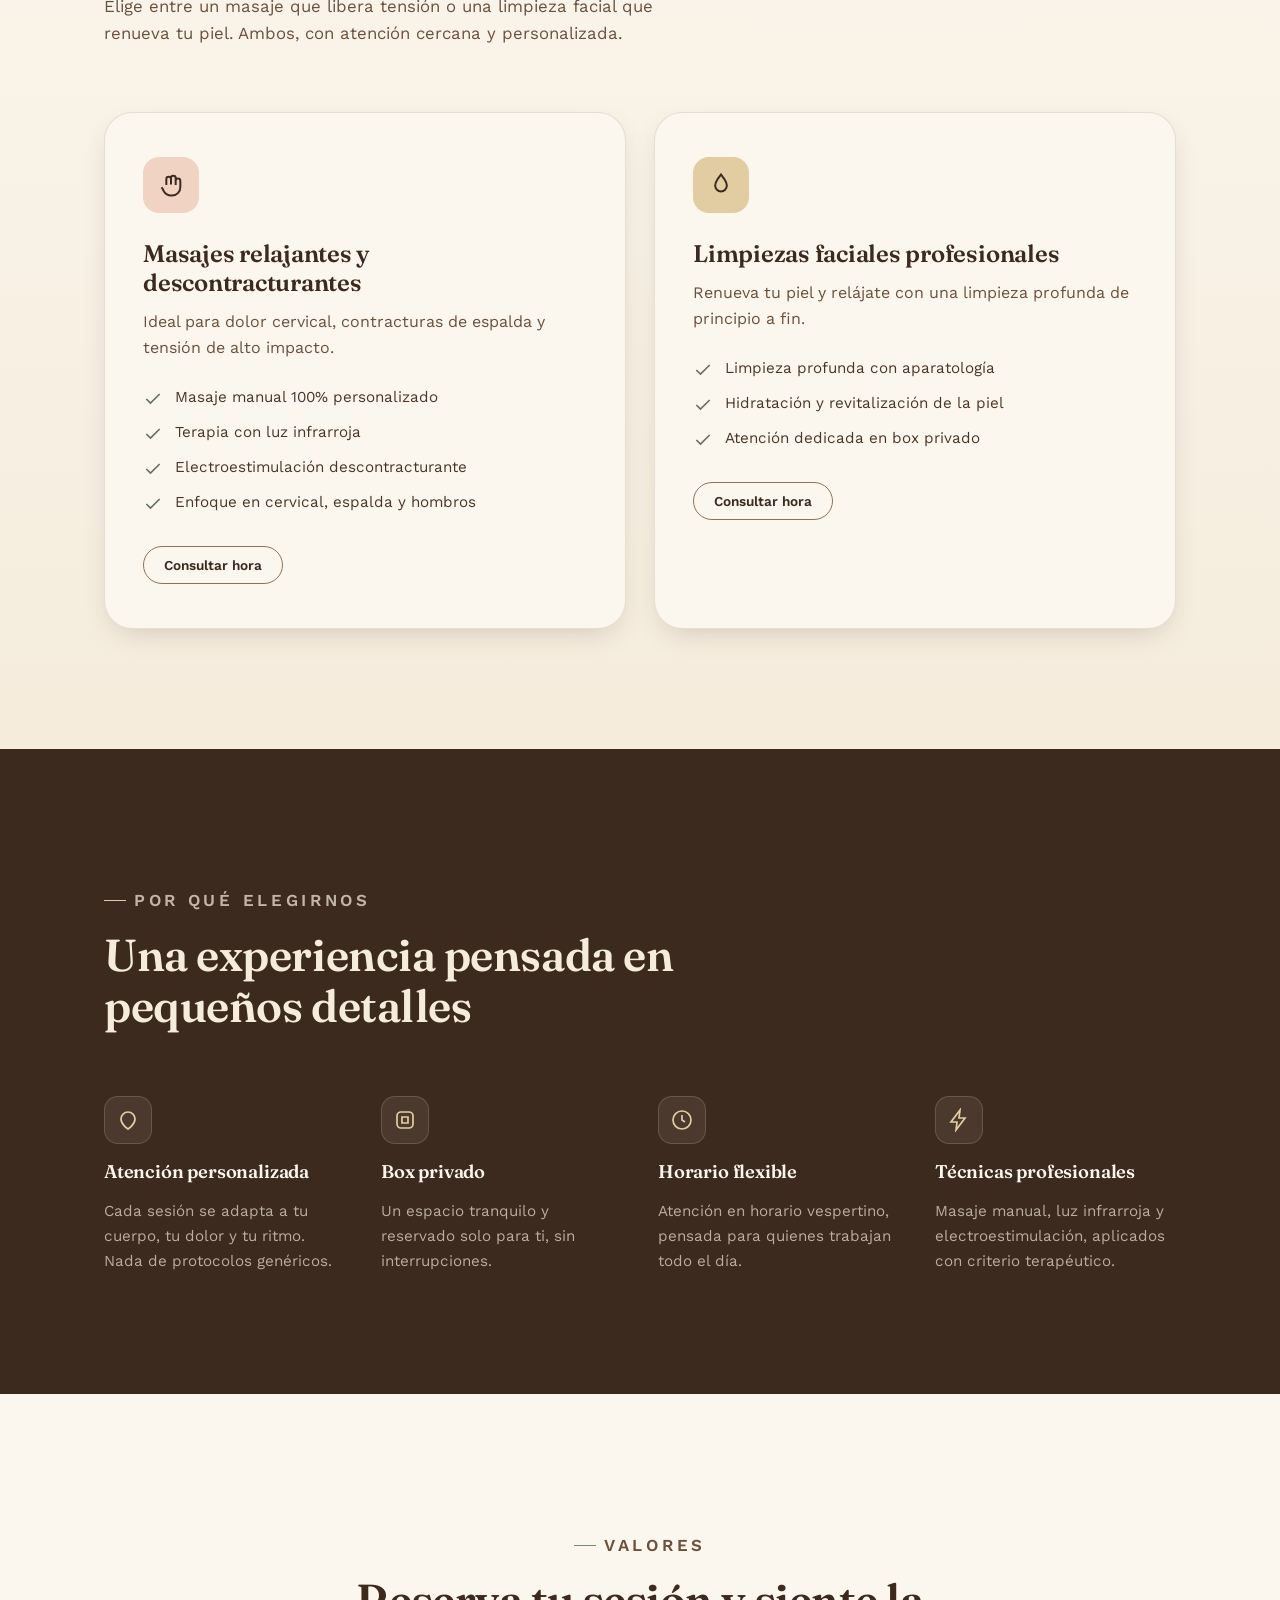
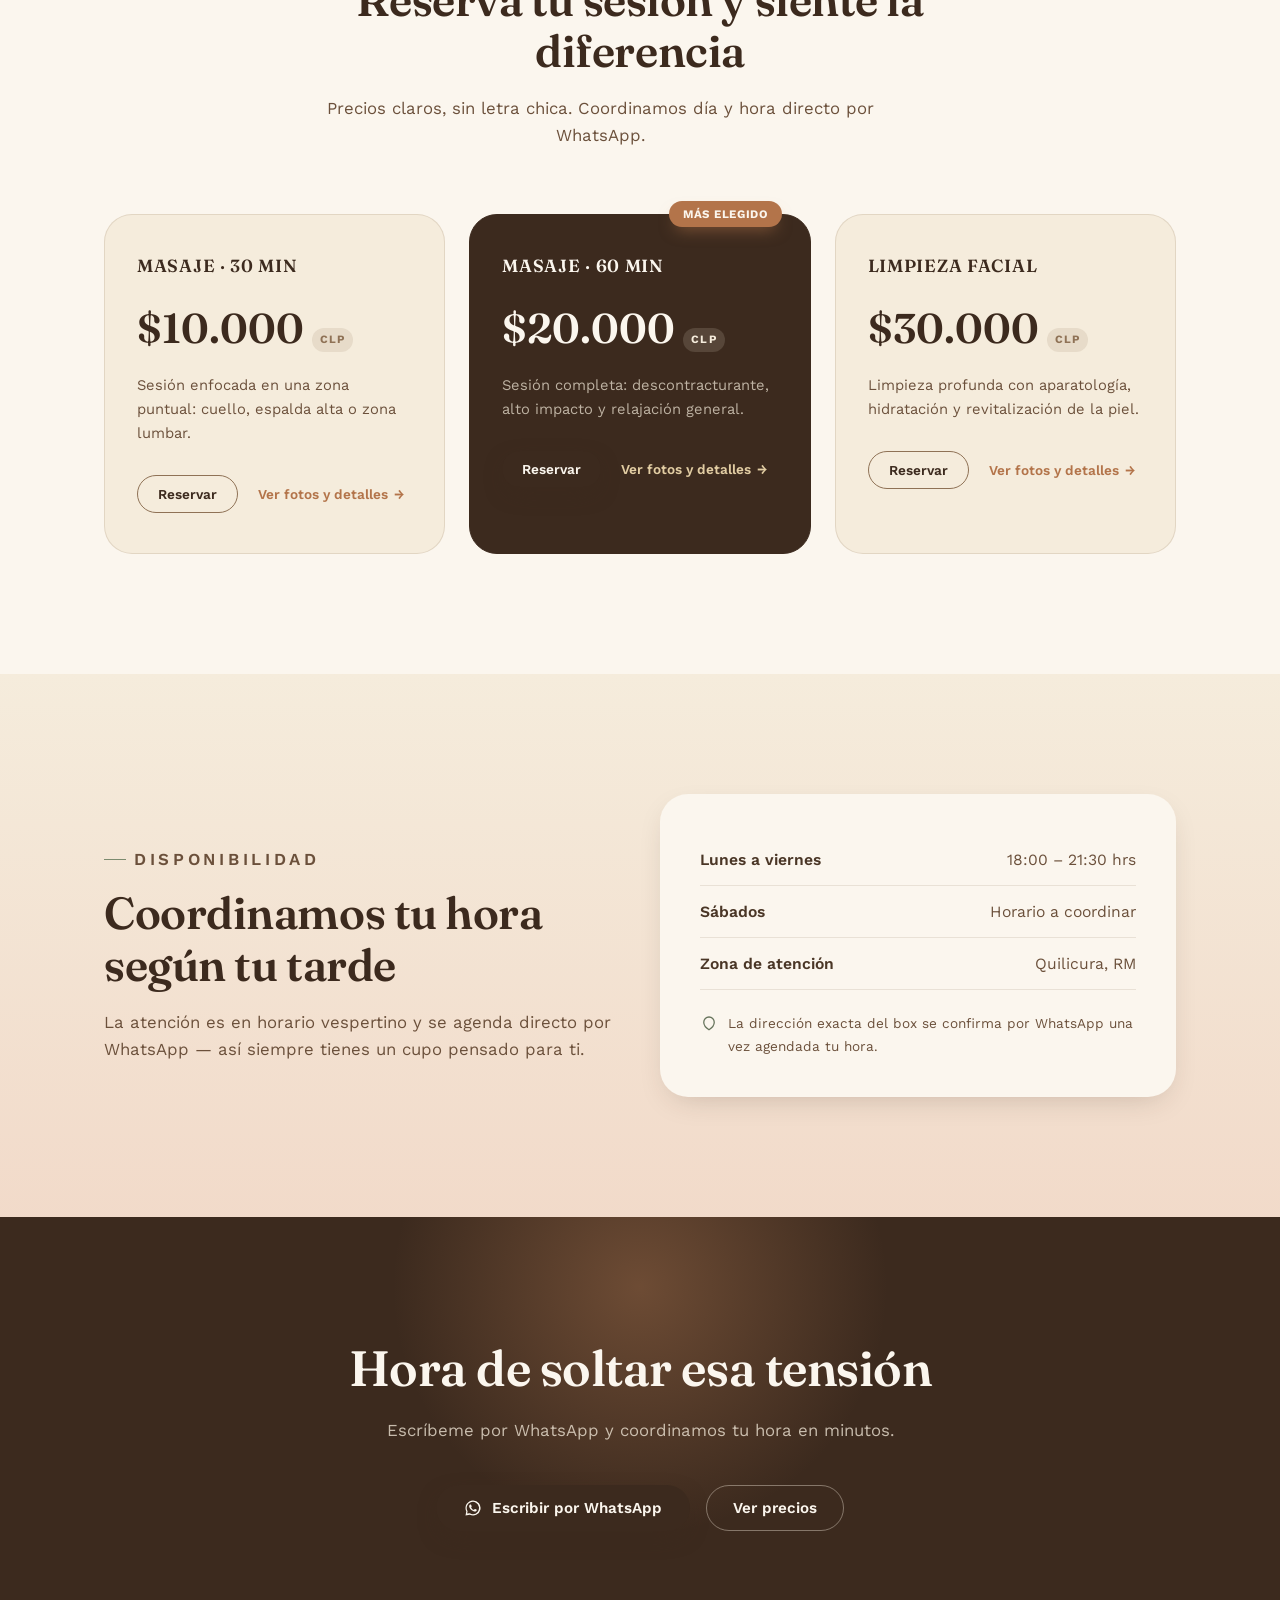
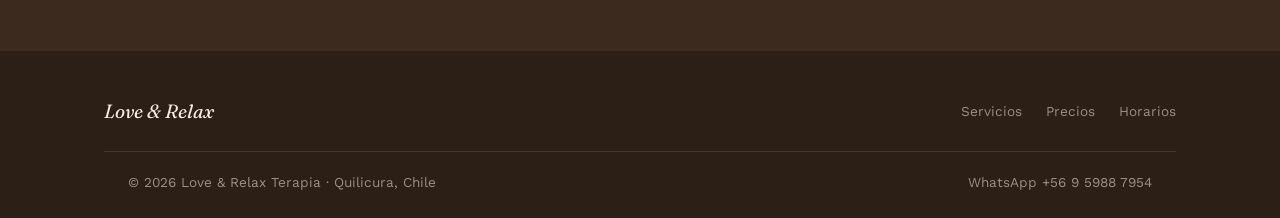
==== commit 28c3ad8b: "Agrega páginas de detalle por servicio y mejora precios/CTA - Precios en tarjetas ahora muestran bad" ====
--- a/index.html
+++ b/index.html
@@ -232,28 +232,40 @@
       </div>
       <div class="price-grid reveal-stagger">
         <div class="price-card">
+          <a class="price-card__media price-card__media--masaje" href="/servicios/masaje.html" target="_blank" rel="noopener" aria-label="Ver fotos y detalles del masaje">
+            <svg viewBox="0 0 24 24" fill="none" stroke="currentColor" stroke-width="1.4"><path d="M8 12V7a2 2 0 1 1 4 0v4M12 11.5V6a2 2 0 1 1 4 0v6M16 12V8.5a2 2 0 1 1 4 0V14a7 7 0 0 1-7 7h-1a7 7 0 0 1-6-3.4L4 14"/></svg>
+          </a>
           <h3>Masaje · 30 min</h3>
-          <p class="price-card__value">$10<sup>.000</sup></p>
+          <p class="price-card__value">$10.000 <span class="price-card__currency">CLP</span></p>
           <p class="price-card__desc">Sesión enfocada en una zona puntual: cuello, espalda alta o zona lumbar.</p>
-          <div class="price-card__cta">
+          <div class="price-card__actions">
             <a class="btn btn--ghost btn--sm" data-wa data-wa-msg="Hola 🌿 Quiero reservar el masaje de 30 min ($10.000)." target="_blank" rel="noopener">Reservar</a>
+            <a class="price-card__link" href="/servicios/masaje.html" target="_blank" rel="noopener">Ver fotos y detalles <span aria-hidden="true">→</span></a>
           </div>
         </div>
         <div class="price-card price-card--featured">
           <span class="price-card__badge">Más elegido</span>
+          <a class="price-card__media price-card__media--masaje" href="/servicios/masaje.html" target="_blank" rel="noopener" aria-label="Ver fotos y detalles del masaje">
+            <svg viewBox="0 0 24 24" fill="none" stroke="currentColor" stroke-width="1.4"><path d="M8 12V7a2 2 0 1 1 4 0v4M12 11.5V6a2 2 0 1 1 4 0v6M16 12V8.5a2 2 0 1 1 4 0V14a7 7 0 0 1-7 7h-1a7 7 0 0 1-6-3.4L4 14"/></svg>
+          </a>
           <h3>Masaje · 60 min</h3>
-          <p class="price-card__value">$20<sup>.000</sup></p>
+          <p class="price-card__value">$20.000 <span class="price-card__currency">CLP</span></p>
           <p class="price-card__desc">Sesión completa: descontracturante, alto impacto y relajación general.</p>
-          <div class="price-card__cta">
+          <div class="price-card__actions">
             <a class="btn btn--primary btn--sm" data-wa data-wa-msg="Hola 🌿 Quiero reservar el masaje de 60 min ($20.000)." target="_blank" rel="noopener">Reservar</a>
+            <a class="price-card__link" href="/servicios/masaje.html" target="_blank" rel="noopener">Ver fotos y detalles <span aria-hidden="true">→</span></a>
           </div>
         </div>
         <div class="price-card">
+          <a class="price-card__media price-card__media--facial" href="/servicios/limpieza-facial.html" target="_blank" rel="noopener" aria-label="Ver fotos y detalles de la limpieza facial">
+            <svg viewBox="0 0 24 24" fill="none" stroke="currentColor" stroke-width="1.4"><path d="M12 3c2 3 5 5.5 5 9.5A5 5 0 0 1 7 12.5C7 8.5 10 6 12 3Z"/></svg>
+          </a>
           <h3>Limpieza facial</h3>
-          <p class="price-card__value">$30<sup>.000</sup></p>
+          <p class="price-card__value">$30.000 <span class="price-card__currency">CLP</span></p>
           <p class="price-card__desc">Limpieza profunda con aparatología, hidratación y revitalización de la piel.</p>
-          <div class="price-card__cta">
+          <div class="price-card__actions">
             <a class="btn btn--ghost btn--sm" data-wa data-wa-msg="Hola 🌿 Quiero reservar la limpieza facial ($30.000)." target="_blank" rel="noopener">Reservar</a>
+            <a class="price-card__link" href="/servicios/limpieza-facial.html" target="_blank" rel="noopener">Ver fotos y detalles <span aria-hidden="true">→</span></a>
           </div>
         </div>
       </div>
@@ -283,7 +295,7 @@
   <!-- ============ CTA FINAL ============ -->
   <section class="cta-final">
     <div class="container cta-final__inner reveal">
-      <h2>¿Lista para soltar esa tensión?</h2>
+      <h2>Hora de soltar esa tensión</h2>
       <p>Escríbeme por WhatsApp y coordinamos tu hora en minutos.</p>
       <div class="cta-final__actions">
         <a class="btn btn--primary" data-wa data-wa-msg="Hola 🌿 Quiero reservar una sesión con Love &amp; Relax Terapia." target="_blank" rel="noopener">
--- a/styles.css
+++ b/styles.css
@@ -892,22 +892,91 @@
   font-size: 2.6rem;
   font-weight: 600;
   color: var(--brown-900);
-}
-
-.price-card__value sup {
-  font-size: 0.9rem;
-  font-weight: 500;
-  margin-left: 4px;
+  display: flex;
+  align-items: baseline;
+  gap: 8px;
+  flex-wrap: wrap;
+}
+
+.price-card__currency {
+  font-family: var(--font-body);
+  font-size: 0.7rem;
+  font-weight: 700;
+  letter-spacing: 0.1em;
+  color: var(--brown-400);
+  background: rgba(139, 114, 86, 0.14);
+  padding: 3px 8px;
+  border-radius: 999px;
+}
+
+.price-card--featured .price-card__currency {
+  color: var(--cream-100);
+  background: rgba(245, 236, 220, 0.14);
+}
+
+/* Media reveal panel: hidden strip that expands on card hover */
+.price-card__media {
+  display: flex;
+  align-items: center;
+  justify-content: center;
+  height: 0;
+  opacity: 0;
+  margin-bottom: 0;
+  border-radius: var(--radius-md);
+  overflow: hidden;
+  transition: height 0.45s var(--ease-soft), opacity 0.4s var(--ease-soft), margin 0.45s var(--ease-soft);
+  background: linear-gradient(135deg, var(--blush-300), var(--sand-300));
+}
+
+.price-card__media--facial {
+  background: linear-gradient(135deg, var(--sand-300), var(--sage-500) 140%);
+}
+
+.price-card__media svg {
+  width: 34px;
+  height: 34px;
+  color: var(--brown-900);
+  opacity: 0.75;
+  flex-shrink: 0;
+}
+
+.price-card:hover .price-card__media,
+.price-card:focus-within .price-card__media {
+  height: 120px;
+  opacity: 1;
+  margin-bottom: 22px;
+}
+
+.price-card__actions {
+  margin-top: 30px;
+  display: flex;
+  align-items: center;
+  flex-wrap: wrap;
+  gap: 14px 20px;
+}
+
+.price-card__link {
+  font-size: 0.85rem;
+  font-weight: 600;
+  color: var(--terracotta-600);
+  display: inline-flex;
+  align-items: center;
+  gap: 6px;
+  transition: gap 0.3s var(--ease-soft);
+}
+
+.price-card__link:hover {
+  gap: 10px;
+}
+
+.price-card--featured .price-card__link {
+  color: var(--sand-300);
 }
 
 .price-card__desc {
   margin-top: 10px;
   font-size: 0.92rem;
   color: var(--brown-600);
-}
-
-.price-card__cta {
-  margin-top: 30px;
 }
 
 /* ---------------- Schedule / availability ---------------- */
@@ -1132,3 +1201,311 @@
   clip: rect(0 0 0 0);
   white-space: nowrap;
 }
+
+/* ============================================================
+   Páginas de detalle de servicio (/servicios/*.html)
+   ============================================================ */
+
+.back-link {
+  display: inline-flex;
+  align-items: center;
+  gap: 8px;
+  font-size: 0.9rem;
+  font-weight: 600;
+  color: var(--brown-600);
+  transition: gap 0.3s var(--ease-soft), color 0.3s;
+}
+
+.back-link:hover {
+  gap: 12px;
+  color: var(--terracotta-600);
+}
+
+.back-link svg {
+  width: 18px;
+  height: 18px;
+}
+
+.service-hero {
+  padding: 150px 0 80px;
+  background: radial-gradient(ellipse 90% 60% at 15% 0%, var(--blush-300) 0%, transparent 55%),
+    radial-gradient(ellipse 80% 60% at 100% 10%, var(--sand-300) 0%, transparent 60%), var(--cream-50);
+}
+
+.service-hero__inner {
+  display: grid;
+  gap: 44px;
+}
+
+@media (min-width: 900px) {
+  .service-hero__inner {
+    grid-template-columns: 1.05fr 0.95fr;
+    align-items: center;
+  }
+}
+
+.service-hero__copy {
+  max-width: 640px;
+}
+
+.service-hero h1 {
+  margin-top: 18px;
+  font-size: clamp(2.2rem, 5vw, 3.2rem);
+  font-weight: 600;
+  line-height: 1.1;
+}
+
+.service-hero p.lede {
+  margin-top: 20px;
+  font-size: 1.1rem;
+  color: var(--brown-600);
+  max-width: 60ch;
+}
+
+.service-hero__actions {
+  margin-top: 34px;
+  display: flex;
+  flex-wrap: wrap;
+  gap: 16px;
+}
+
+/* Gallery: real photos will replace these decorative panels */
+.gallery {
+  display: grid;
+  gap: 24px;
+  margin-top: 20px;
+}
+
+@media (min-width: 780px) {
+  .gallery {
+    grid-template-columns: repeat(3, 1fr);
+  }
+}
+
+.gallery-card {
+  border-radius: var(--radius-lg);
+  overflow: hidden;
+  background: var(--cream-100);
+  box-shadow: var(--shadow-card);
+}
+
+.gallery-card__media {
+  aspect-ratio: 4 / 3;
+  display: flex;
+  align-items: center;
+  justify-content: center;
+  position: relative;
+}
+
+.gallery-card__media img {
+  width: 100%;
+  height: 100%;
+  object-fit: cover;
+}
+
+.gallery-card__media svg {
+  width: 40px;
+  height: 40px;
+  color: var(--brown-900);
+  opacity: 0.55;
+}
+
+.gallery-card__body {
+  padding: 22px 24px 26px;
+}
+
+.gallery-card__body h3 {
+  font-size: 1.05rem;
+  font-weight: 600;
+}
+
+.gallery-card__body p {
+  margin-top: 8px;
+  font-size: 0.9rem;
+  color: var(--brown-600);
+}
+
+.service-detail-body {
+  background: var(--cream-50);
+}
+
+.service-detail-body__grid {
+  display: grid;
+  gap: 48px;
+}
+
+@media (min-width: 860px) {
+  .service-detail-body__grid {
+    grid-template-columns: 1fr 1fr;
+  }
+}
+
+.service-detail-body h2 {
+  font-size: clamp(1.8rem, 3.4vw, 2.4rem);
+  font-weight: 600;
+}
+
+.service-detail-body p {
+  margin-top: 16px;
+  color: var(--brown-600);
+  font-size: 1.02rem;
+}
+
+.detail-list {
+  list-style: none;
+  padding: 0;
+  margin: 24px 0 0;
+  display: flex;
+  flex-direction: column;
+  gap: 16px;
+}
+
+.detail-list li {
+  display: flex;
+  gap: 12px;
+  align-items: flex-start;
+  font-size: 0.97rem;
+  color: var(--brown-800);
+}
+
+.detail-list svg {
+  width: 20px;
+  height: 20px;
+  flex-shrink: 0;
+  margin-top: 2px;
+  color: var(--sage-600);
+}
+
+.detail-price-card {
+  background: var(--brown-900);
+  color: var(--cream-50);
+  border-radius: var(--radius-lg);
+  padding: 36px;
+}
+
+.detail-price-card h3 {
+  color: var(--cream-100);
+  font-size: 1.1rem;
+  font-weight: 600;
+}
+
+.detail-price-row {
+  display: flex;
+  justify-content: space-between;
+  align-items: baseline;
+  padding: 16px 0;
+  border-bottom: 1px solid rgba(245, 236, 220, 0.16);
+}
+
+.detail-price-row:last-of-type {
+  border-bottom: none;
+}
+
+.detail-price-row span:first-child {
+  color: rgba(245, 236, 220, 0.78);
+  font-size: 0.95rem;
+}
+
+.detail-price-row span:last-child {
+  font-family: var(--font-display);
+  font-size: 1.3rem;
+  font-weight: 600;
+}
+
+.detail-price-card .btn {
+  margin-top: 26px;
+  width: 100%;
+}
+
+/* ---------------- Living photo: seamless crossfade + slow zoom loop ----------------
+   Behaves like an autoplaying GIF/cinemagraph: no frame, no controls, no player chrome.
+   Each .living-photo__frame is a full-bleed background; swap in a real photo or video
+   by setting background-image (or dropping a <video> element) — the loop keeps working. */
+.living-photo {
+  position: relative;
+  aspect-ratio: 4 / 5;
+  border-radius: var(--radius-lg);
+  overflow: hidden;
+  box-shadow: var(--shadow-soft);
+  background: var(--brown-900);
+}
+
+.living-photo__frame {
+  position: absolute;
+  inset: 0;
+  background-size: cover;
+  background-position: center;
+  display: flex;
+  align-items: center;
+  justify-content: center;
+  opacity: 0;
+  transform: scale(1);
+  animation: livingPhotoCycle 15s ease-in-out infinite;
+}
+
+.living-photo__frame::after {
+  content: "";
+  position: absolute;
+  inset: 0;
+  background: linear-gradient(180deg, transparent 55%, rgba(30, 20, 12, 0.55) 100%);
+}
+
+.living-photo__frame--1 {
+  animation-delay: 0s;
+}
+.living-photo__frame--2 {
+  animation-delay: 5s;
+}
+.living-photo__frame--3 {
+  animation-delay: 10s;
+}
+
+.living-photo__icon {
+  position: relative;
+  z-index: 1;
+  width: 64px;
+  height: 64px;
+  color: rgba(251, 246, 238, 0.85);
+}
+
+.living-photo__label {
+  position: absolute;
+  left: 24px;
+  bottom: 22px;
+  z-index: 1;
+  color: var(--cream-50);
+  font-size: 0.95rem;
+  font-weight: 600;
+  text-shadow: 0 2px 10px rgba(0, 0, 0, 0.35);
+}
+
+@keyframes livingPhotoCycle {
+  0% {
+    opacity: 0;
+    transform: scale(1);
+  }
+  4% {
+    opacity: 1;
+  }
+  28% {
+    opacity: 1;
+    transform: scale(1.09);
+  }
+  33% {
+    opacity: 0;
+    transform: scale(1.1);
+  }
+  100% {
+    opacity: 0;
+  }
+}
+
+@media (prefers-reduced-motion: reduce) {
+  .living-photo__frame {
+    animation: none;
+    opacity: 0;
+  }
+  .living-photo__frame--1 {
+    opacity: 1;
+  }
+}
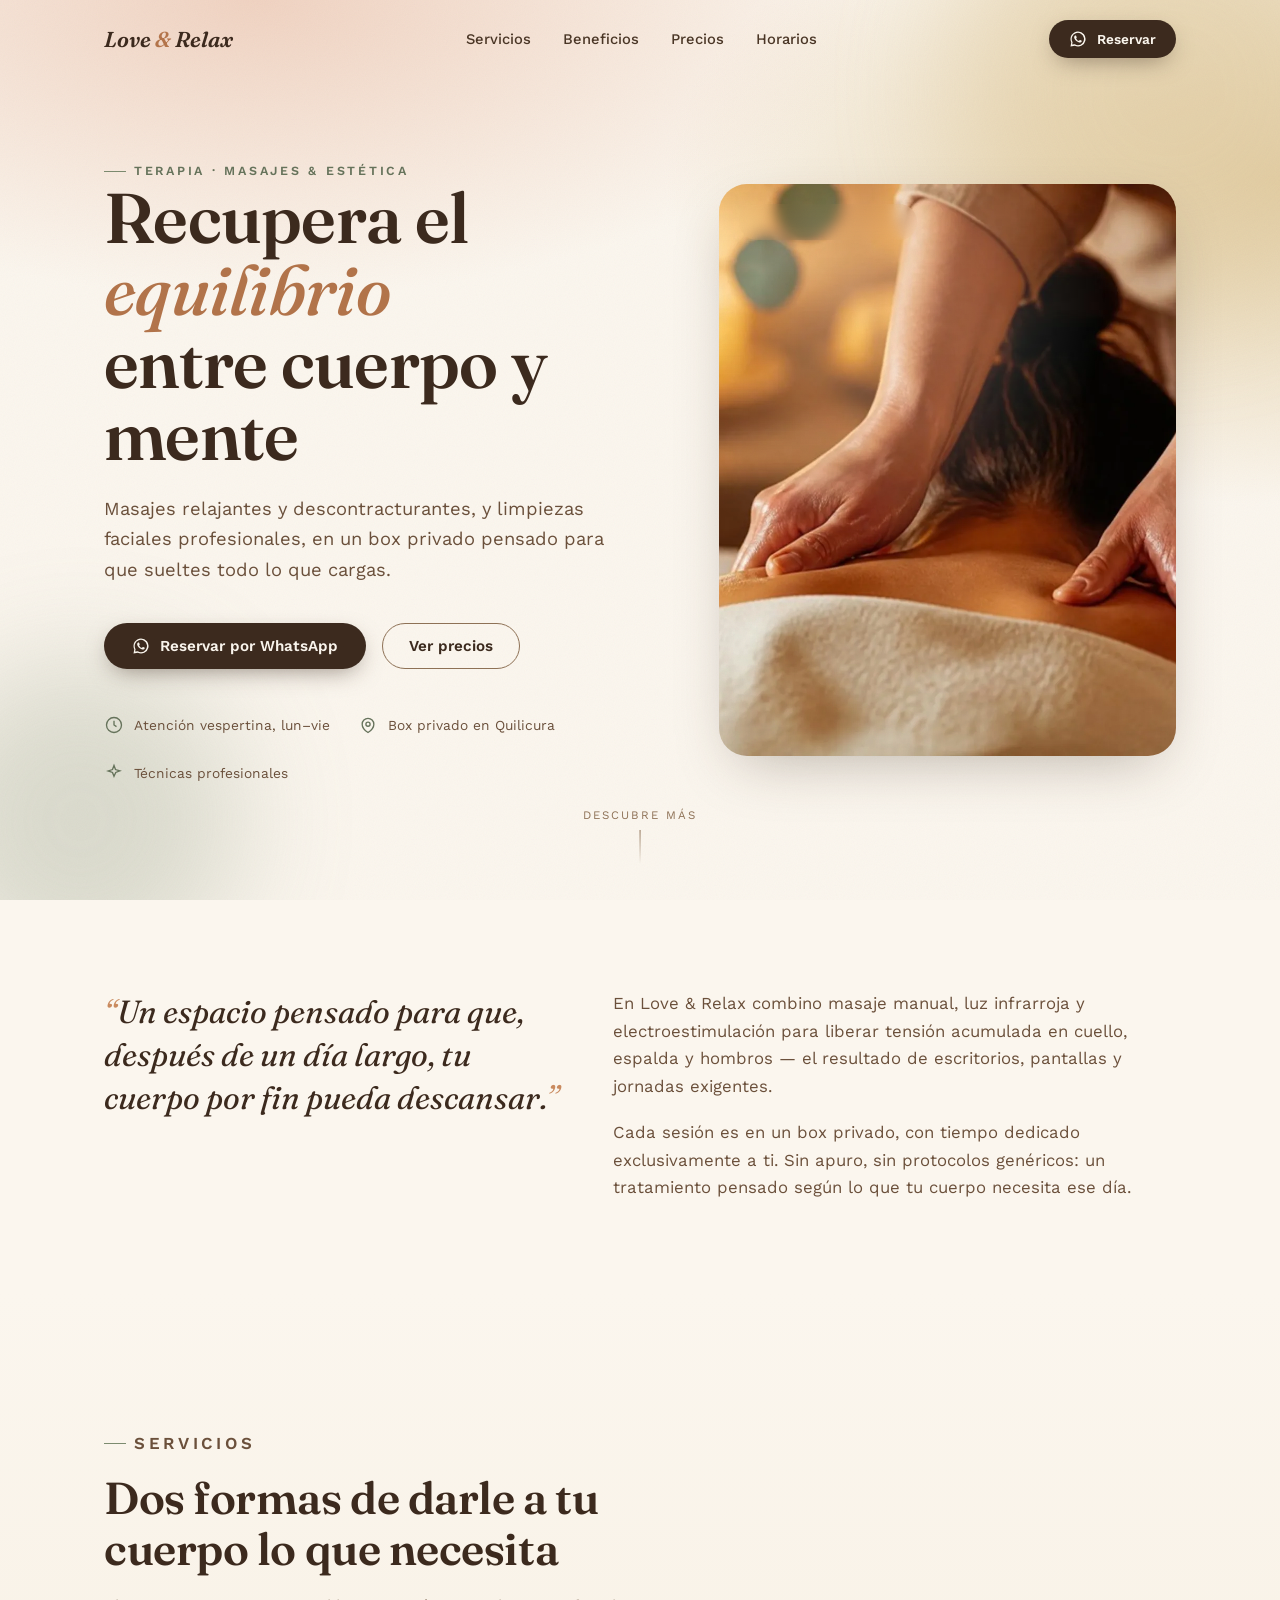
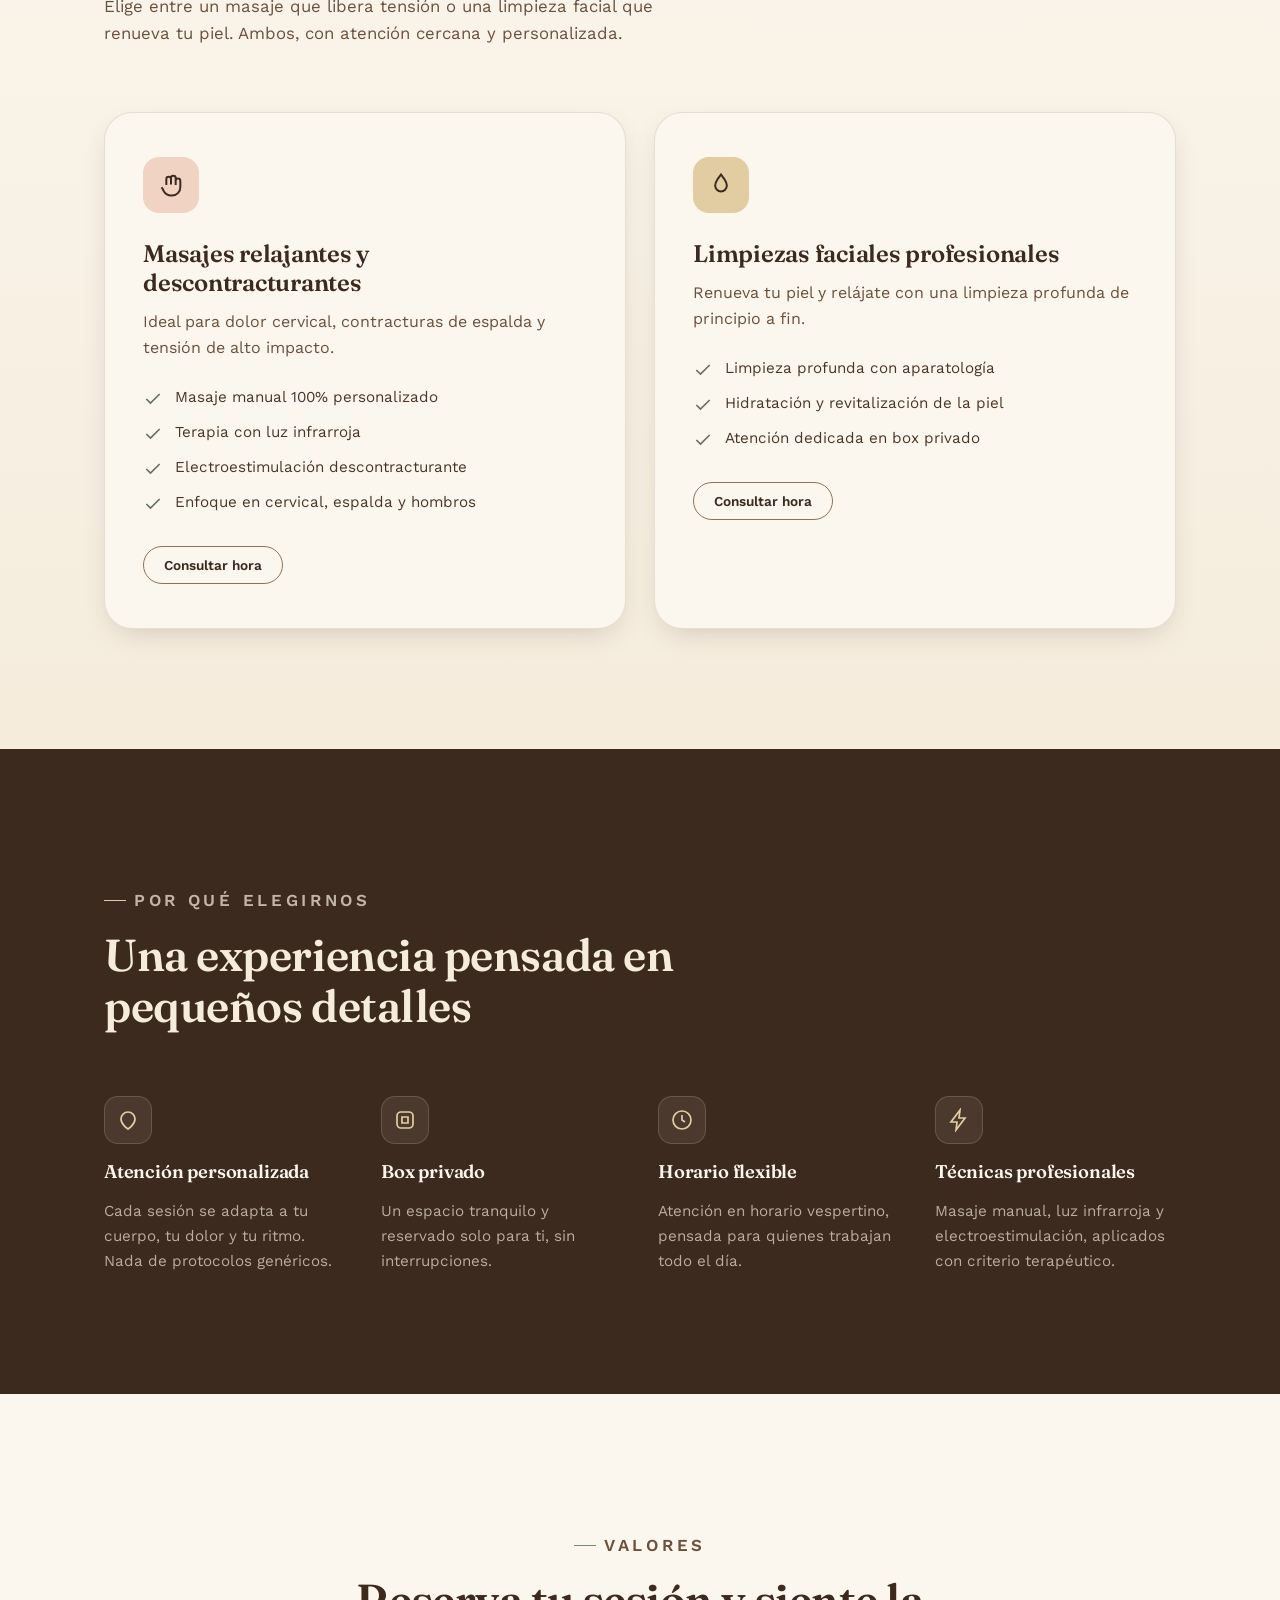
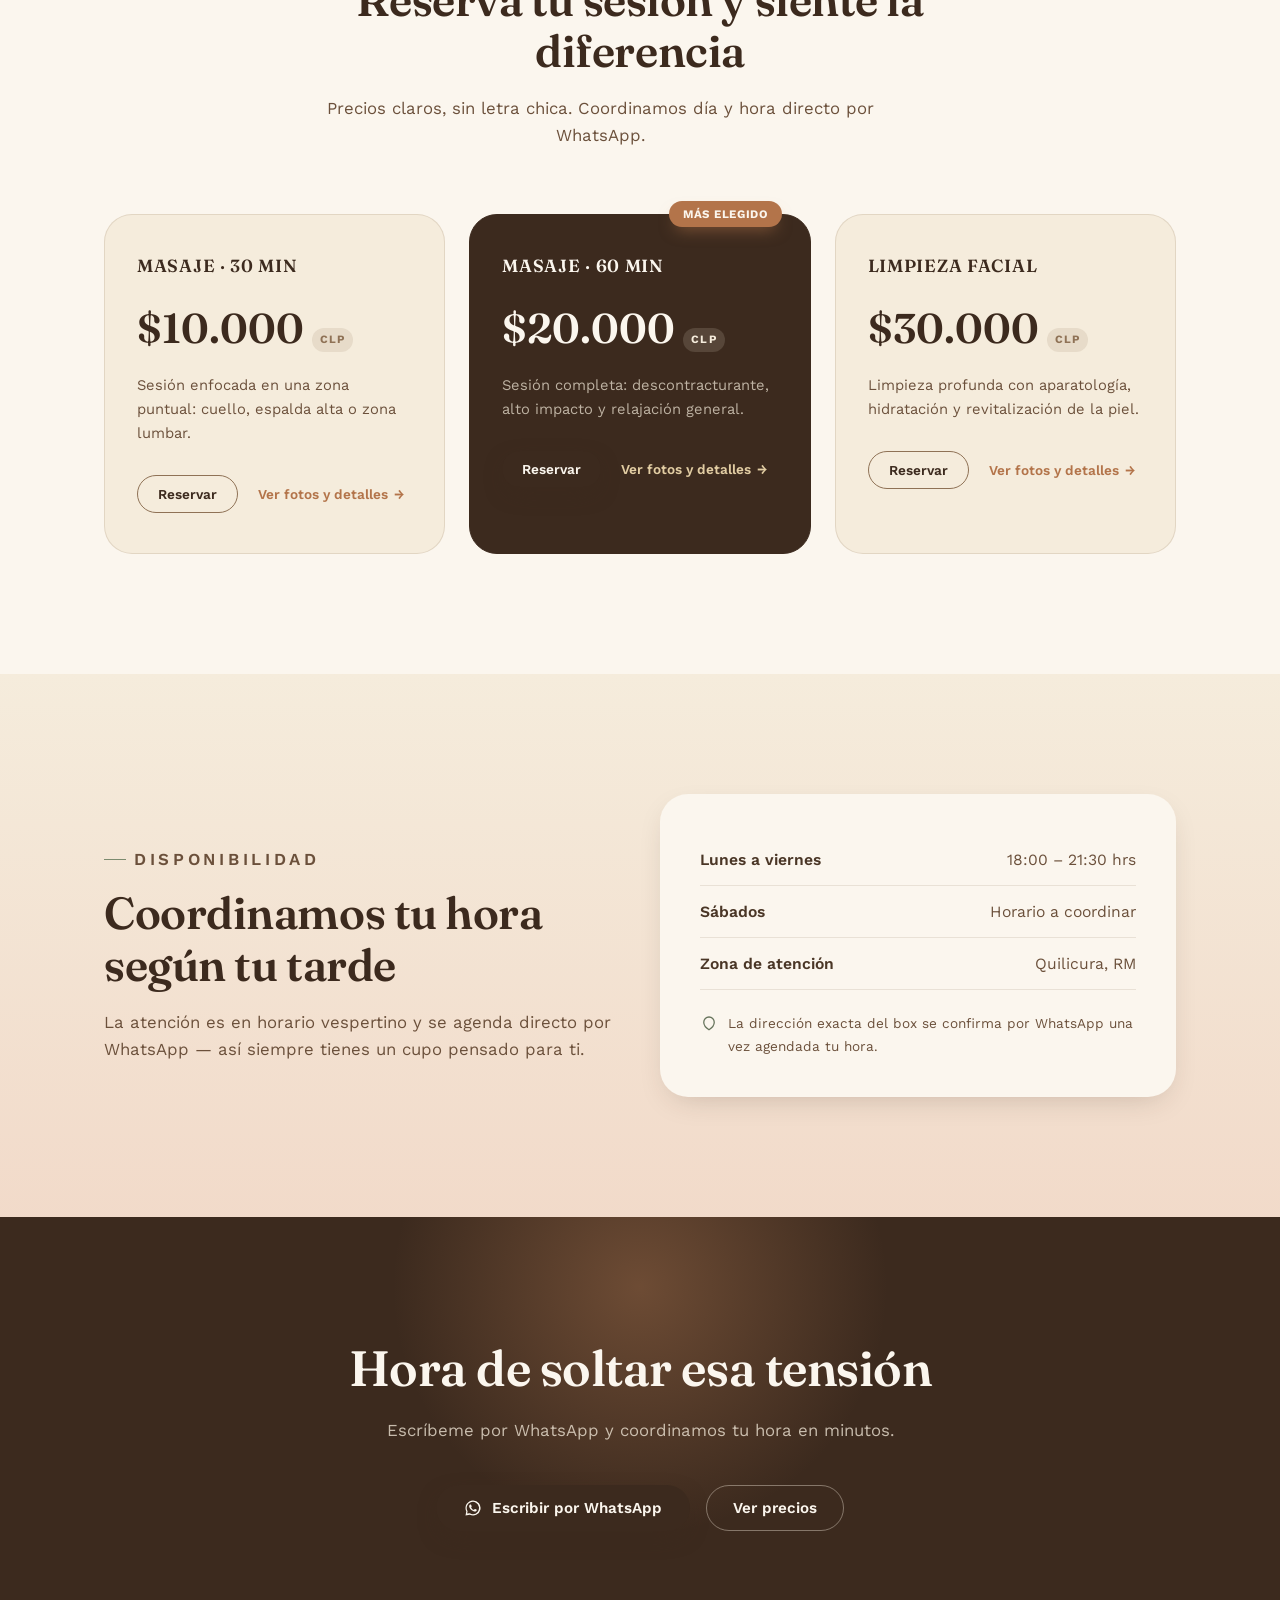
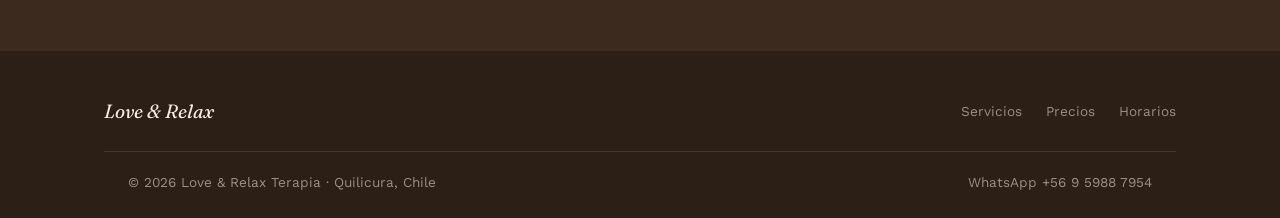
==== commit b2a5d969: "Agrega fotos generadas con IA y las conecta en todo el sitio - 6 fotos fotorrealistas generadas con " ====
--- a/index.html
+++ b/index.html
@@ -105,16 +105,10 @@
         </div>
       </div>
 
-      <div class="hero__visual reveal" aria-hidden="true">
+      <div class="hero__visual reveal" aria-hidden="true" style="background-image:url('/images/masaje-manual.webp');">
         <div class="hero__visual-badge">
           <svg viewBox="0 0 24 24" fill="none" stroke="currentColor" stroke-width="1.8"><path d="M12 21s-7-4.35-7-10a7 7 0 0 1 14 0c0 5.65-7 10-7 10Z"/></svg>
           100% personalizado
-        </div>
-        <div class="hero__visual-leaf hero__visual-leaf--1"></div>
-        <div class="hero__visual-leaf hero__visual-leaf--2"></div>
-        <div class="hero__visual-towel"></div>
-        <div class="hero__visual-candle">
-          <div class="hero__visual-flame"></div>
         </div>
       </div>
     </div>
@@ -232,40 +226,37 @@
       </div>
       <div class="price-grid reveal-stagger">
         <div class="price-card">
-          <a class="price-card__media price-card__media--masaje" href="/servicios/masaje.html" target="_blank" rel="noopener" aria-label="Ver fotos y detalles del masaje">
-            <svg viewBox="0 0 24 24" fill="none" stroke="currentColor" stroke-width="1.4"><path d="M8 12V7a2 2 0 1 1 4 0v4M12 11.5V6a2 2 0 1 1 4 0v6M16 12V8.5a2 2 0 1 1 4 0V14a7 7 0 0 1-7 7h-1a7 7 0 0 1-6-3.4L4 14"/></svg>
+          <a class="price-card__media" href="/servicios/masaje" target="_blank" rel="noopener" aria-label="Ver fotos y detalles del masaje" style="background-image:url('/images/masaje-manual.webp');">
           </a>
           <h3>Masaje · 30 min</h3>
           <p class="price-card__value">$10.000 <span class="price-card__currency">CLP</span></p>
           <p class="price-card__desc">Sesión enfocada en una zona puntual: cuello, espalda alta o zona lumbar.</p>
           <div class="price-card__actions">
             <a class="btn btn--ghost btn--sm" data-wa data-wa-msg="Hola 🌿 Quiero reservar el masaje de 30 min ($10.000)." target="_blank" rel="noopener">Reservar</a>
-            <a class="price-card__link" href="/servicios/masaje.html" target="_blank" rel="noopener">Ver fotos y detalles <span aria-hidden="true">→</span></a>
+            <a class="price-card__link" href="/servicios/masaje" target="_blank" rel="noopener">Ver fotos y detalles <span aria-hidden="true">→</span></a>
           </div>
         </div>
         <div class="price-card price-card--featured">
           <span class="price-card__badge">Más elegido</span>
-          <a class="price-card__media price-card__media--masaje" href="/servicios/masaje.html" target="_blank" rel="noopener" aria-label="Ver fotos y detalles del masaje">
-            <svg viewBox="0 0 24 24" fill="none" stroke="currentColor" stroke-width="1.4"><path d="M8 12V7a2 2 0 1 1 4 0v4M12 11.5V6a2 2 0 1 1 4 0v6M16 12V8.5a2 2 0 1 1 4 0V14a7 7 0 0 1-7 7h-1a7 7 0 0 1-6-3.4L4 14"/></svg>
+          <a class="price-card__media" href="/servicios/masaje" target="_blank" rel="noopener" aria-label="Ver fotos y detalles del masaje" style="background-image:url('/images/masaje-infrarroja.webp');">
           </a>
           <h3>Masaje · 60 min</h3>
           <p class="price-card__value">$20.000 <span class="price-card__currency">CLP</span></p>
           <p class="price-card__desc">Sesión completa: descontracturante, alto impacto y relajación general.</p>
           <div class="price-card__actions">
             <a class="btn btn--primary btn--sm" data-wa data-wa-msg="Hola 🌿 Quiero reservar el masaje de 60 min ($20.000)." target="_blank" rel="noopener">Reservar</a>
-            <a class="price-card__link" href="/servicios/masaje.html" target="_blank" rel="noopener">Ver fotos y detalles <span aria-hidden="true">→</span></a>
+            <a class="price-card__link" href="/servicios/masaje" target="_blank" rel="noopener">Ver fotos y detalles <span aria-hidden="true">→</span></a>
           </div>
         </div>
         <div class="price-card">
-          <a class="price-card__media price-card__media--facial" href="/servicios/limpieza-facial.html" target="_blank" rel="noopener" aria-label="Ver fotos y detalles de la limpieza facial">
-            <svg viewBox="0 0 24 24" fill="none" stroke="currentColor" stroke-width="1.4"><path d="M12 3c2 3 5 5.5 5 9.5A5 5 0 0 1 7 12.5C7 8.5 10 6 12 3Z"/></svg>
+          <a class="price-card__media" href="/servicios/limpieza-facial" target="_blank" rel="noopener" aria-label="Ver fotos y detalles de la limpieza facial" style="background-image:url('/images/facial-limpieza.webp');">
           </a>
           <h3>Limpieza facial</h3>
           <p class="price-card__value">$30.000 <span class="price-card__currency">CLP</span></p>
           <p class="price-card__desc">Limpieza profunda con aparatología, hidratación y revitalización de la piel.</p>
           <div class="price-card__actions">
             <a class="btn btn--ghost btn--sm" data-wa data-wa-msg="Hola 🌿 Quiero reservar la limpieza facial ($30.000)." target="_blank" rel="noopener">Reservar</a>
-            <a class="price-card__link" href="/servicios/limpieza-facial.html" target="_blank" rel="noopener">Ver fotos y detalles <span aria-hidden="true">→</span></a>
+            <a class="price-card__link" href="/servicios/limpieza-facial" target="_blank" rel="noopener">Ver fotos y detalles <span aria-hidden="true">→</span></a>
           </div>
         </div>
       </div>
--- a/styles.css
+++ b/styles.css
@@ -402,7 +402,9 @@
   position: relative;
   aspect-ratio: 4 / 5;
   border-radius: var(--radius-lg);
-  background: linear-gradient(155deg, var(--cream-200), var(--sand-300) 60%, var(--terracotta-500) 130%);
+  background-color: var(--sand-300);
+  background-size: cover;
+  background-position: center 30%;
   box-shadow: var(--shadow-soft);
   overflow: hidden;
 }
@@ -412,75 +414,6 @@
   position: absolute;
   inset: 0;
   background-image: radial-gradient(circle at 30% 20%, rgba(255, 255, 255, 0.35), transparent 45%);
-}
-
-.hero__visual-candle {
-  position: absolute;
-  right: 14%;
-  bottom: 12%;
-  width: 26%;
-  aspect-ratio: 2/3;
-  background: linear-gradient(180deg, #fffaf0, #f2e2c4);
-  border-radius: 10px 10px 4px 4px;
-  box-shadow: 0 12px 24px -8px rgba(60, 42, 30, 0.4);
-}
-
-.hero__visual-flame {
-  position: absolute;
-  left: 50%;
-  top: -22px;
-  width: 14px;
-  height: 26px;
-  transform: translateX(-50%);
-  background: radial-gradient(circle at 50% 30%, #fff2c8, var(--terracotta-500) 70%);
-  border-radius: 50% 50% 50% 50% / 60% 60% 40% 40%;
-  animation: flicker 2.4s ease-in-out infinite;
-}
-
-@keyframes flicker {
-  0%,
-  100% {
-    transform: translateX(-50%) scale(1) rotate(-2deg);
-  }
-  50% {
-    transform: translateX(-50%) scale(1.1) rotate(2deg);
-  }
-}
-
-.hero__visual-leaf {
-  position: absolute;
-  width: 90px;
-  height: 90px;
-  border-radius: 0 100% 0 100%;
-  background: var(--sage-500);
-  opacity: 0.85;
-}
-
-.hero__visual-leaf--1 {
-  top: 8%;
-  left: -20px;
-  transform: rotate(20deg);
-}
-
-.hero__visual-leaf--2 {
-  top: 22%;
-  left: 10px;
-  width: 60px;
-  height: 60px;
-  background: var(--sage-600);
-  opacity: 0.7;
-  transform: rotate(-10deg);
-}
-
-.hero__visual-towel {
-  position: absolute;
-  left: 8%;
-  bottom: 8%;
-  width: 62%;
-  height: 34%;
-  background: repeating-linear-gradient(100deg, #fffaf2, #fffaf2 10px, #f4ecdd 10px, #f4ecdd 20px);
-  border-radius: 40px;
-  box-shadow: 0 16px 30px -12px rgba(60, 42, 30, 0.35);
 }
 
 .hero__visual-badge {
@@ -914,30 +847,18 @@
   background: rgba(245, 236, 220, 0.14);
 }
 
-/* Media reveal panel: hidden strip that expands on card hover */
+/* Media reveal panel: hidden strip that expands on card hover, showing a real photo */
 .price-card__media {
-  display: flex;
-  align-items: center;
-  justify-content: center;
+  display: block;
   height: 0;
   opacity: 0;
   margin-bottom: 0;
   border-radius: var(--radius-md);
   overflow: hidden;
+  background-color: var(--sand-300);
+  background-size: cover;
+  background-position: center;
   transition: height 0.45s var(--ease-soft), opacity 0.4s var(--ease-soft), margin 0.45s var(--ease-soft);
-  background: linear-gradient(135deg, var(--blush-300), var(--sand-300));
-}
-
-.price-card__media--facial {
-  background: linear-gradient(135deg, var(--sand-300), var(--sage-500) 140%);
-}
-
-.price-card__media svg {
-  width: 34px;
-  height: 34px;
-  color: var(--brown-900);
-  opacity: 0.75;
-  flex-shrink: 0;
 }
 
 .price-card:hover .price-card__media,
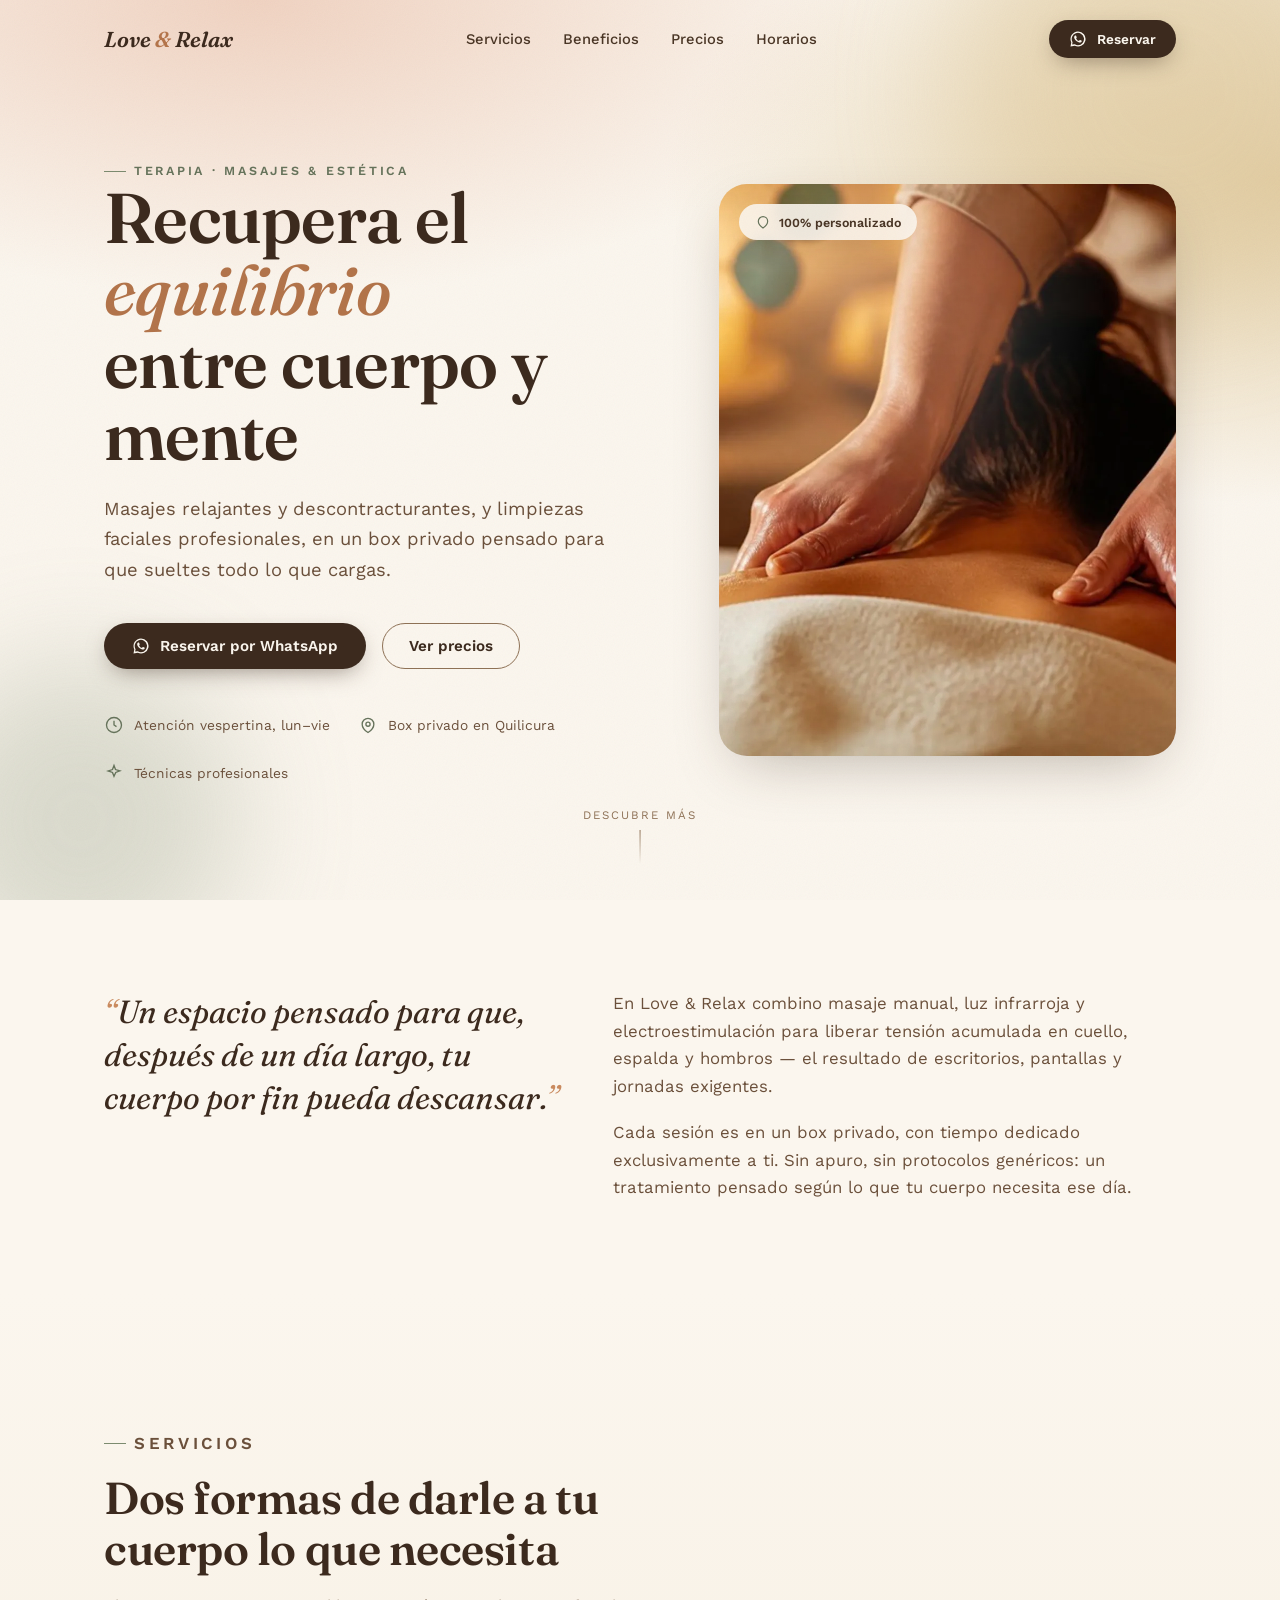
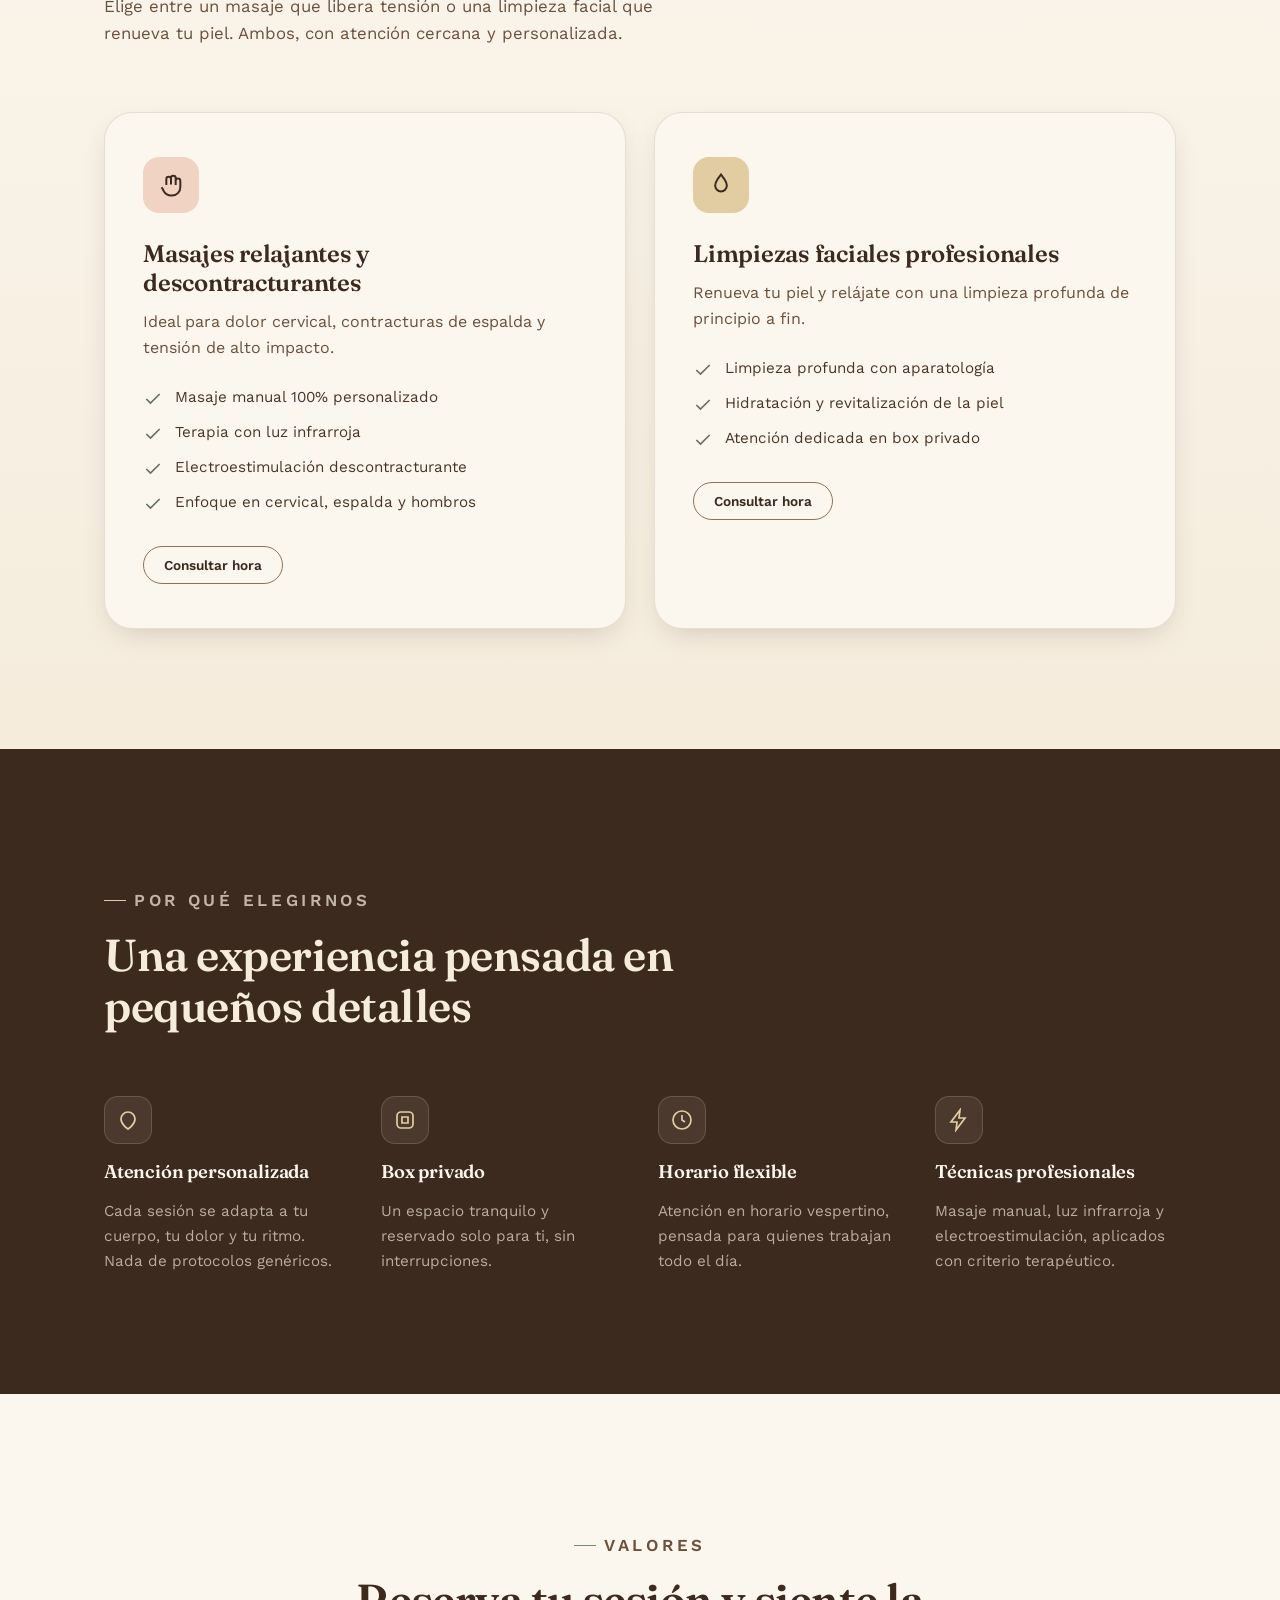
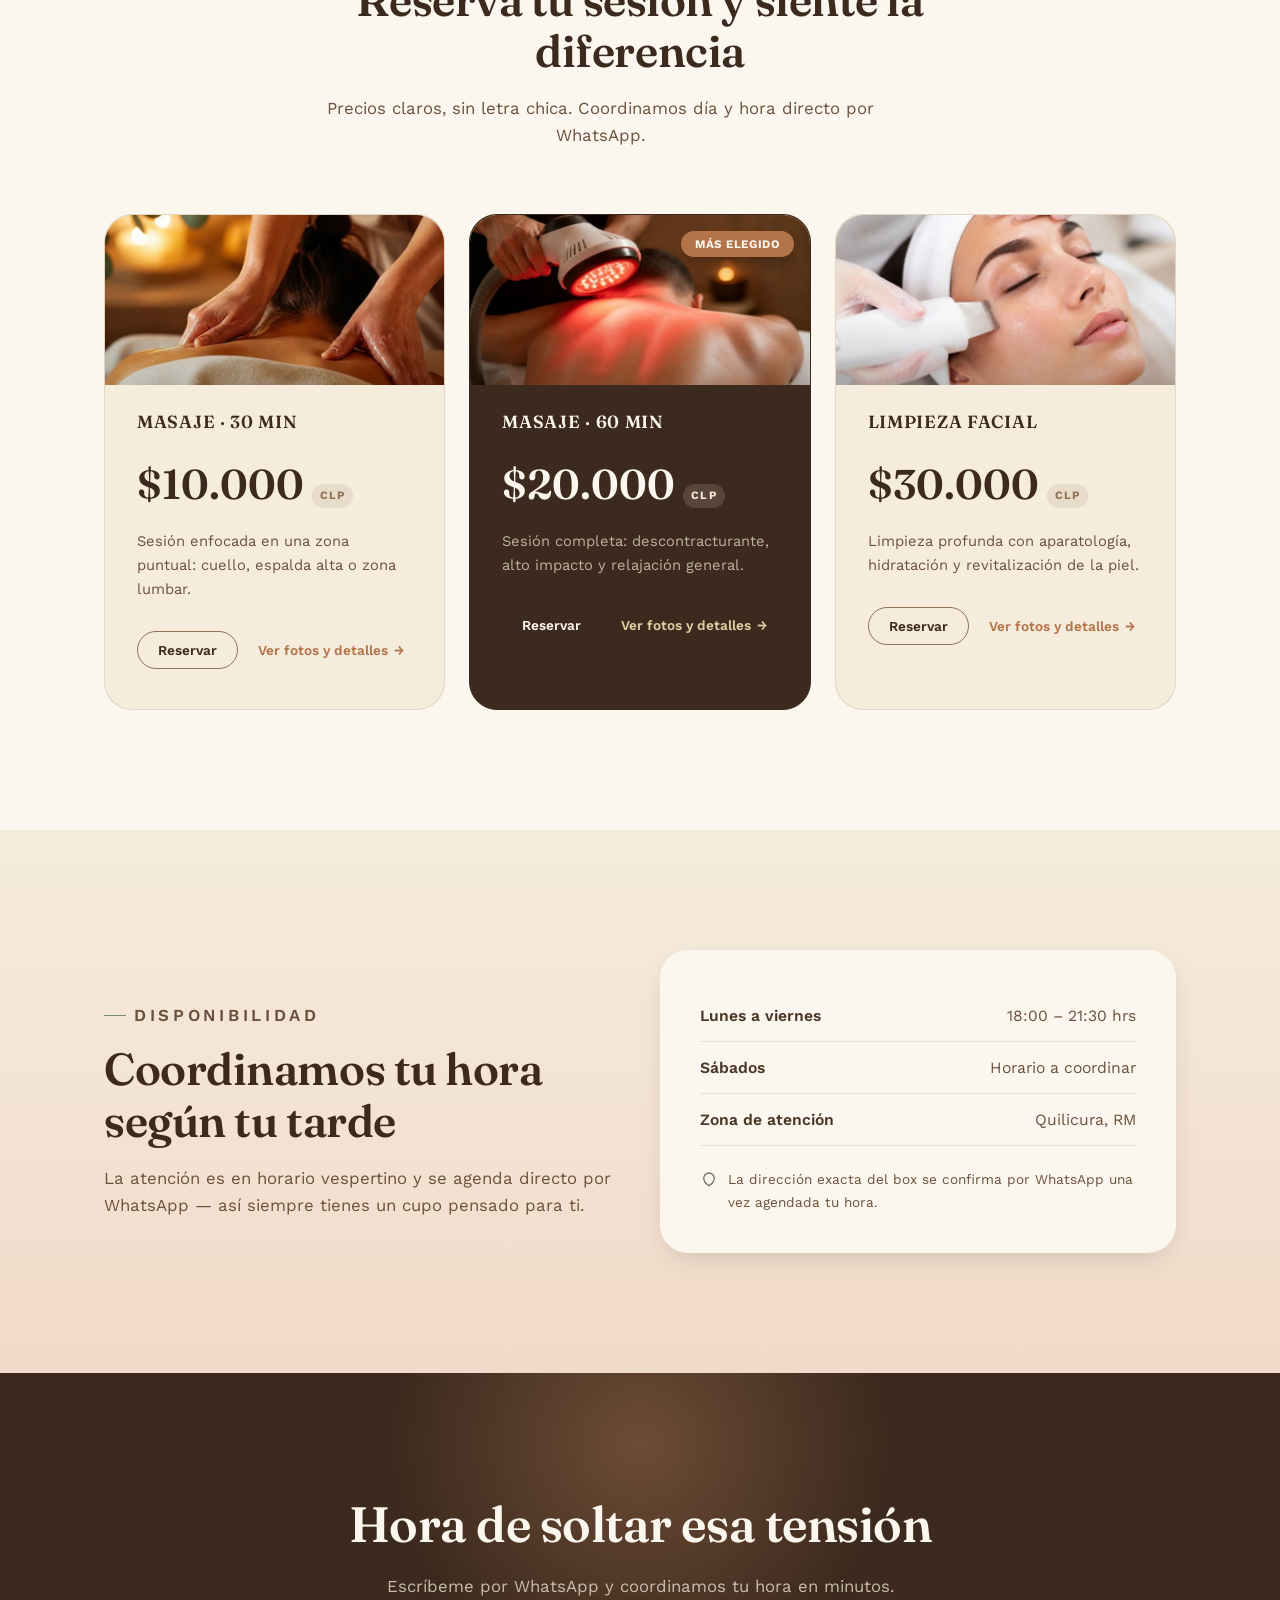
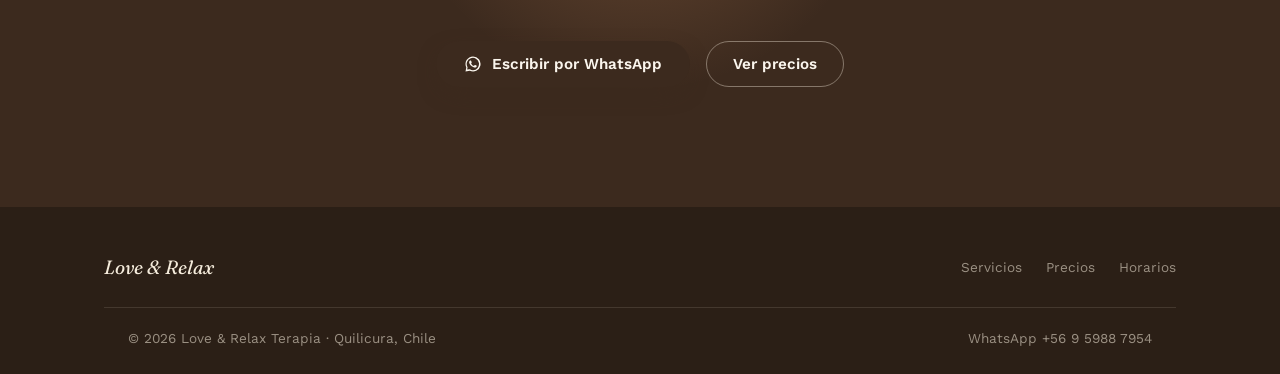
==== commit 5ad4de6f: "Muestra las fotos siempre visibles en las tarjetas de precio (no solo hover) El panel de foto en las" ====
--- a/index.html
+++ b/index.html
@@ -226,7 +226,8 @@
       </div>
       <div class="price-grid reveal-stagger">
         <div class="price-card">
-          <a class="price-card__media" href="/servicios/masaje" target="_blank" rel="noopener" aria-label="Ver fotos y detalles del masaje" style="background-image:url('/images/masaje-manual.webp');">
+          <a class="price-card__media" href="/servicios/masaje" target="_blank" rel="noopener" aria-label="Ver fotos y detalles del masaje">
+            <img class="price-card__media-img" src="/images/masaje-manual.webp" alt="Masaje manual personalizado" loading="lazy" width="1456" height="1088" />
           </a>
           <h3>Masaje · 30 min</h3>
           <p class="price-card__value">$10.000 <span class="price-card__currency">CLP</span></p>
@@ -238,7 +239,8 @@
         </div>
         <div class="price-card price-card--featured">
           <span class="price-card__badge">Más elegido</span>
-          <a class="price-card__media" href="/servicios/masaje" target="_blank" rel="noopener" aria-label="Ver fotos y detalles del masaje" style="background-image:url('/images/masaje-infrarroja.webp');">
+          <a class="price-card__media" href="/servicios/masaje" target="_blank" rel="noopener" aria-label="Ver fotos y detalles del masaje">
+            <img class="price-card__media-img" src="/images/masaje-infrarroja.webp" alt="Terapia con luz infrarroja" loading="lazy" width="1456" height="1088" />
           </a>
           <h3>Masaje · 60 min</h3>
           <p class="price-card__value">$20.000 <span class="price-card__currency">CLP</span></p>
@@ -249,7 +251,8 @@
           </div>
         </div>
         <div class="price-card">
-          <a class="price-card__media" href="/servicios/limpieza-facial" target="_blank" rel="noopener" aria-label="Ver fotos y detalles de la limpieza facial" style="background-image:url('/images/facial-limpieza.webp');">
+          <a class="price-card__media" href="/servicios/limpieza-facial" target="_blank" rel="noopener" aria-label="Ver fotos y detalles de la limpieza facial">
+            <img class="price-card__media-img" src="/images/facial-limpieza.webp" alt="Limpieza facial profesional" loading="lazy" width="1456" height="1088" />
           </a>
           <h3>Limpieza facial</h3>
           <p class="price-card__value">$30.000 <span class="price-card__currency">CLP</span></p>
--- a/styles.css
+++ b/styles.css
@@ -799,8 +799,9 @@
 
 .price-card__badge {
   position: absolute;
-  top: -14px;
-  right: 28px;
+  top: 16px;
+  right: 16px;
+  z-index: 2;
   background: var(--terracotta-600);
   color: var(--cream-50);
   font-size: 0.72rem;
@@ -809,7 +810,7 @@
   text-transform: uppercase;
   padding: 6px 14px;
   border-radius: 999px;
-  box-shadow: 0 8px 16px -6px rgba(179, 116, 74, 0.6);
+  box-shadow: 0 8px 16px -6px rgba(0, 0, 0, 0.45);
 }
 
 .price-card h3 {
@@ -847,25 +848,37 @@
   background: rgba(245, 236, 220, 0.14);
 }
 
-/* Media reveal panel: hidden strip that expands on card hover, showing a real photo */
+/* Photo panel: always visible (not hover-gated — most visitors are on mobile,
+   where :hover never fires, so a hidden-until-hover photo is a photo nobody sees) */
 .price-card__media {
   display: block;
-  height: 0;
-  opacity: 0;
-  margin-bottom: 0;
-  border-radius: var(--radius-md);
+  position: relative;
+  height: 170px;
+  margin: -40px -32px 26px;
+  width: calc(100% + 64px);
   overflow: hidden;
+  border-radius: var(--radius-lg) var(--radius-lg) 0 0;
   background-color: var(--sand-300);
-  background-size: cover;
-  background-position: center;
-  transition: height 0.45s var(--ease-soft), opacity 0.4s var(--ease-soft), margin 0.45s var(--ease-soft);
-}
-
-.price-card:hover .price-card__media,
-.price-card:focus-within .price-card__media {
-  height: 120px;
-  opacity: 1;
-  margin-bottom: 22px;
+}
+
+.price-card__media::after {
+  content: "";
+  position: absolute;
+  inset: 0;
+  background: linear-gradient(180deg, rgba(0, 0, 0, 0) 60%, rgba(0, 0, 0, 0.18) 100%);
+}
+
+.price-card__media-img {
+  position: absolute;
+  inset: 0;
+  width: 100%;
+  height: 100%;
+  object-fit: cover;
+  transition: transform 0.6s var(--ease-soft);
+}
+
+.price-card:hover .price-card__media-img {
+  transform: scale(1.07);
 }
 
 .price-card__actions {
